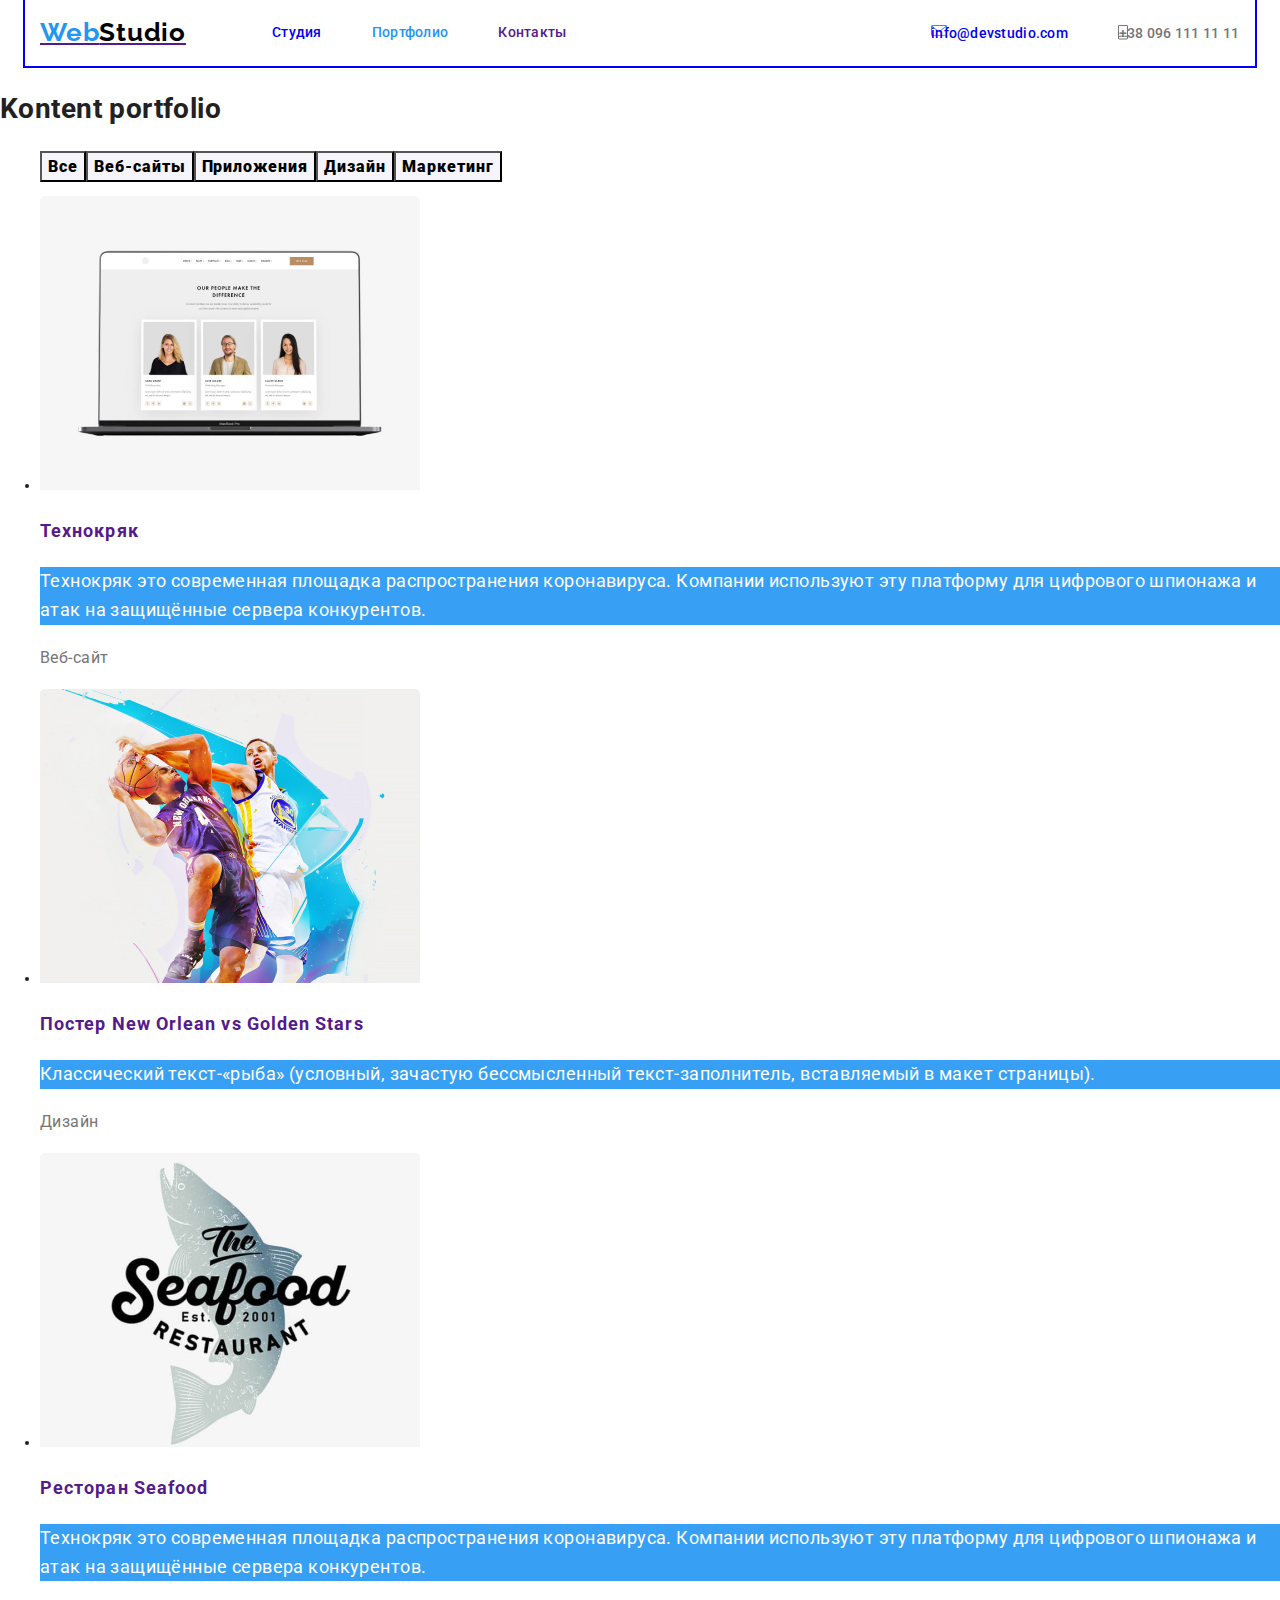
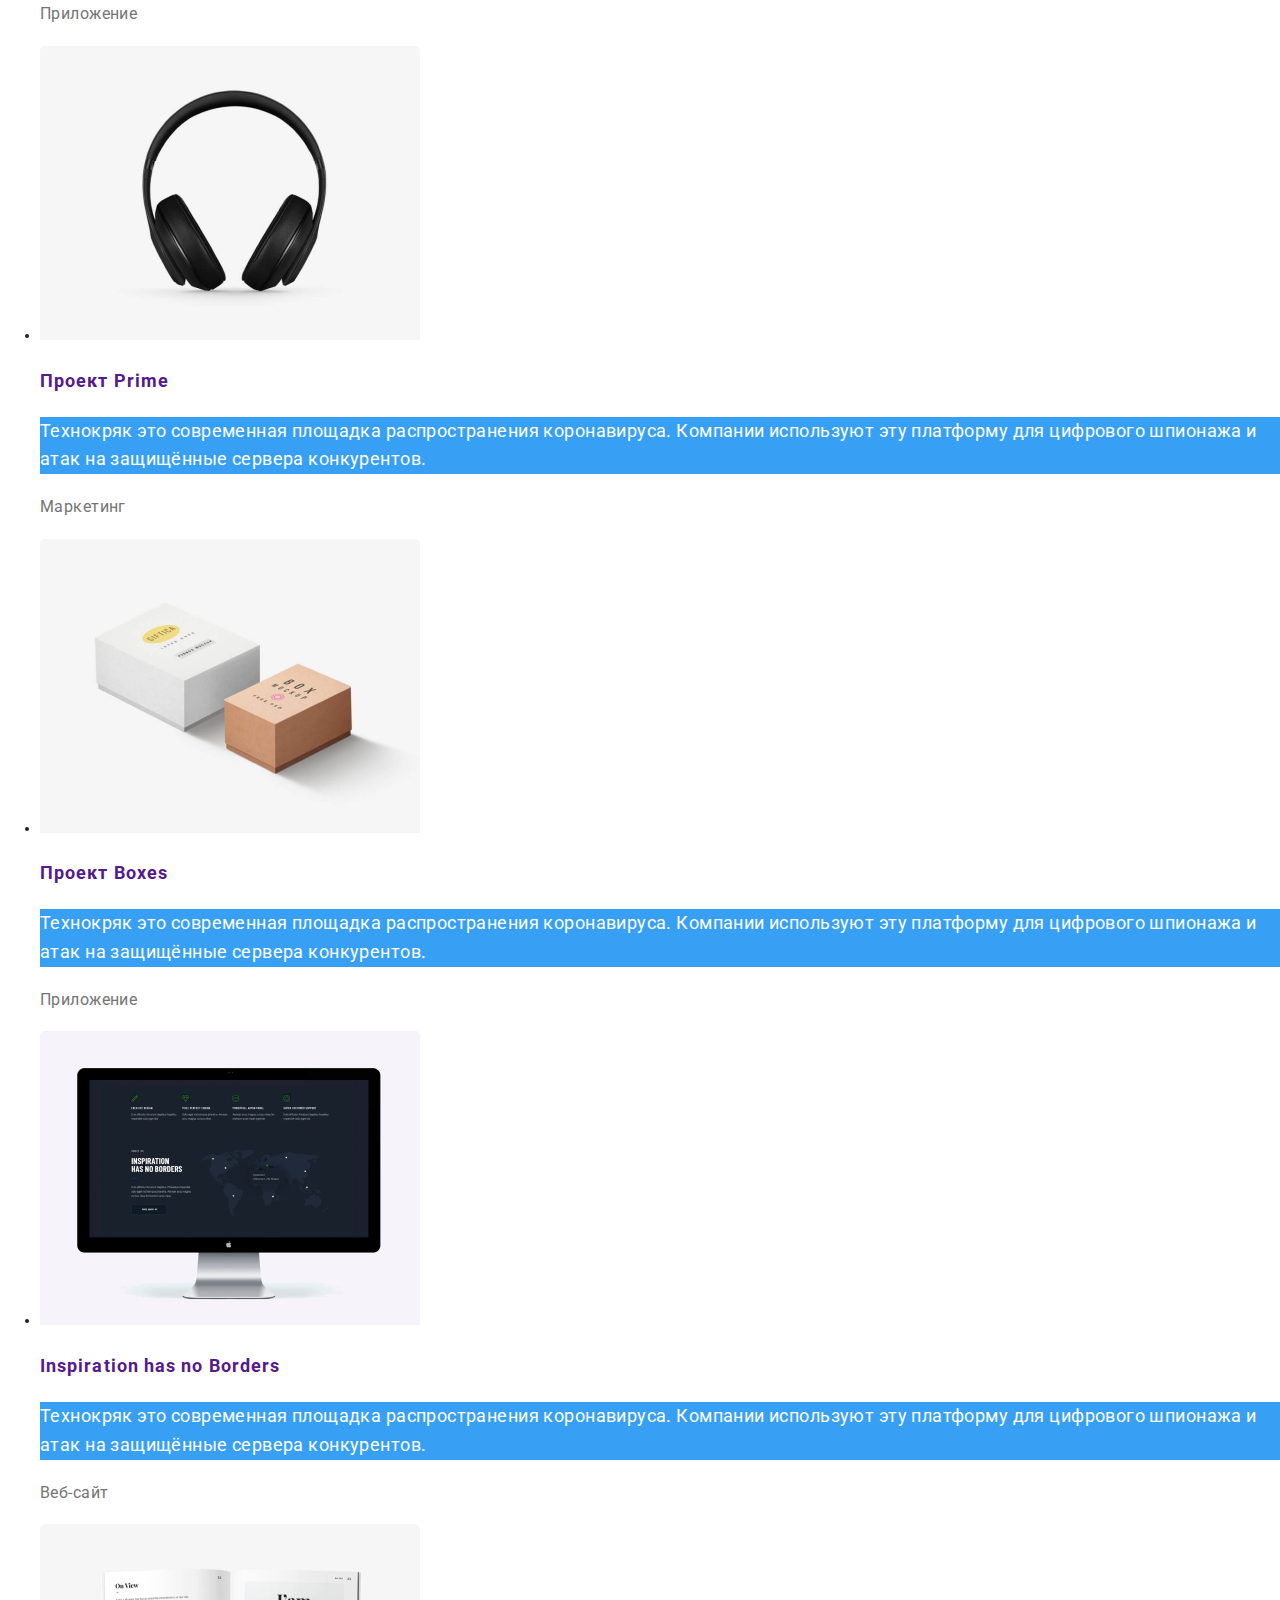
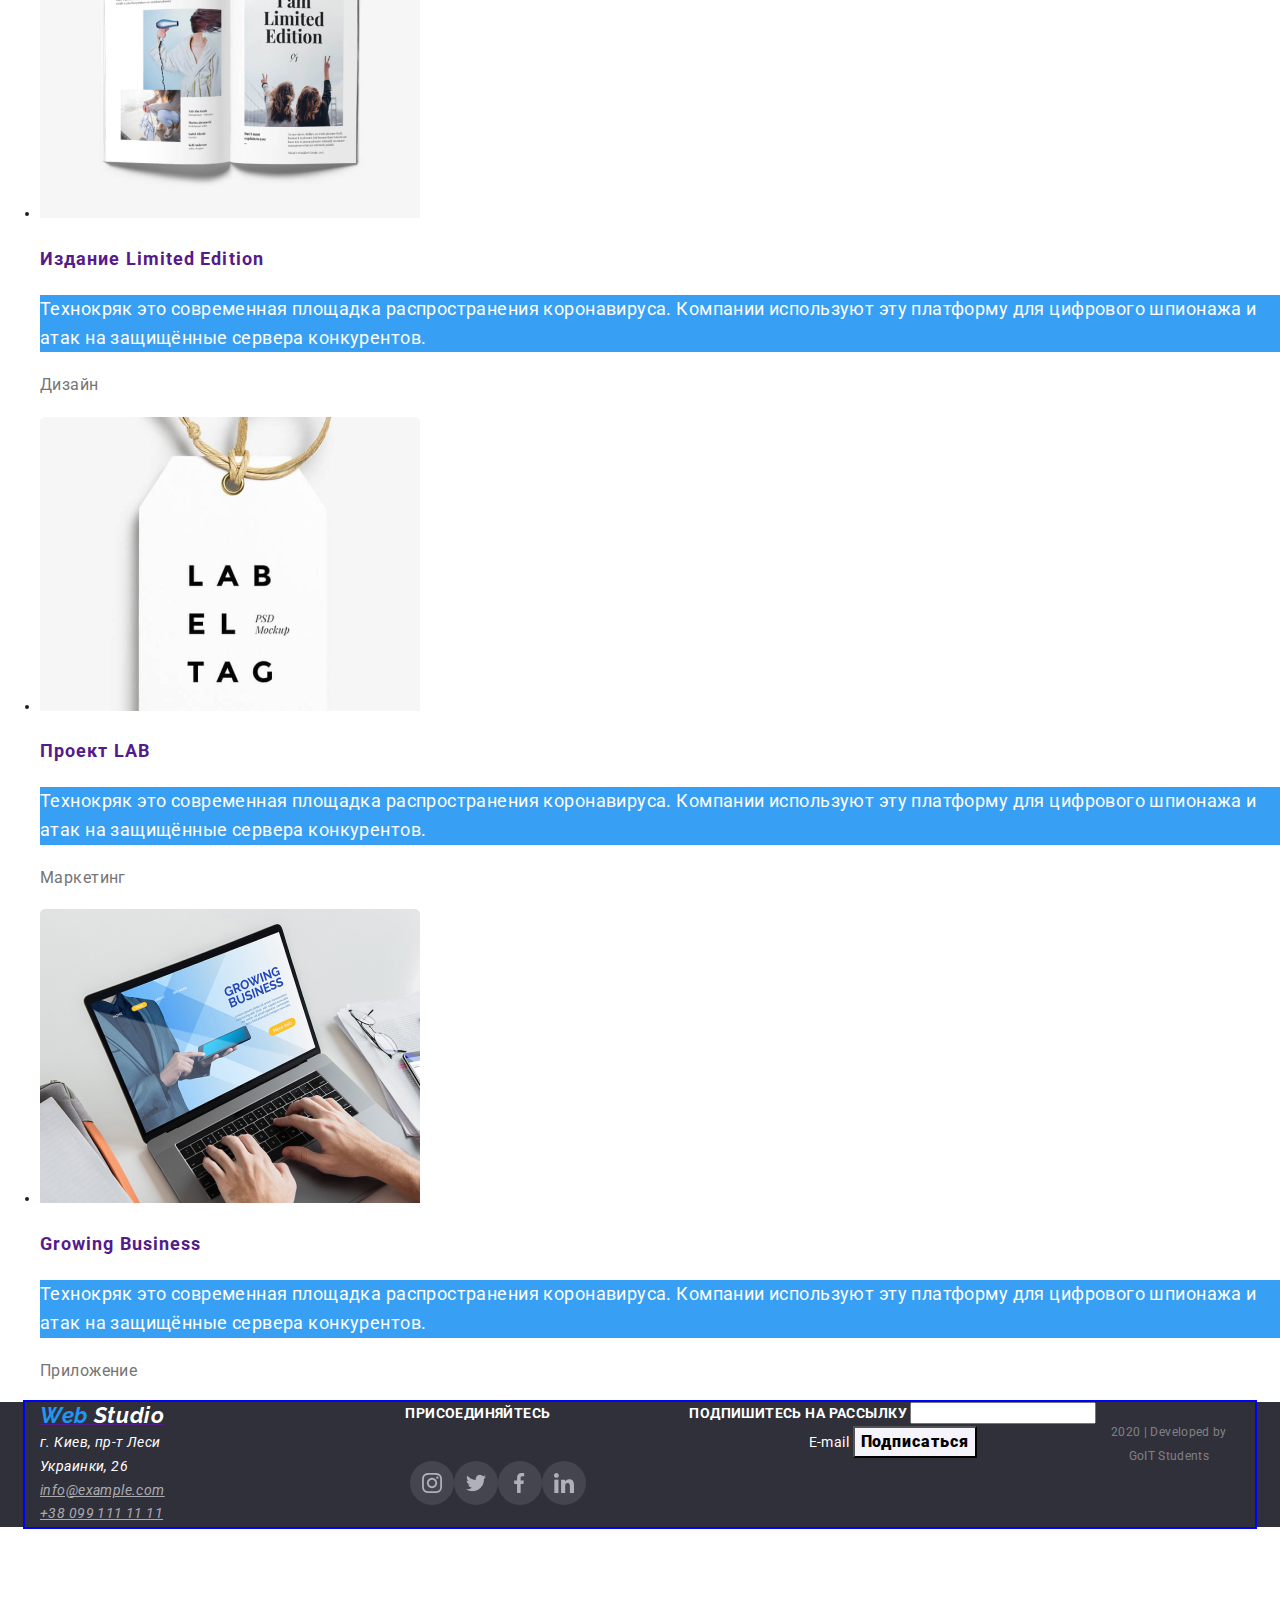
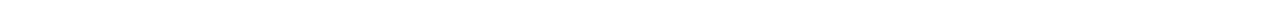
==== portfolio.html @ 4d5b77d3 "+ portfolio" ====
<!DOCTYPE html>
<html lang="en">
<head>
    <meta charset="UTF-8">
    <meta name="viewport" content="width=device-width, initial-scale=1.0">
    <title>Document</title>
    <link href="https://fonts.googleapis.com/css2?family=Raleway:wght@700&family=Roboto:wght@400;500;700&display=swap" rel="stylesheet">
    <link rel="stylesheet" href="https://cdnjs.cloudflare.com/ajax/libs/modern-normalize/0.6.0/modern-normalize.min.css">
    <link rel="stylesheet" href="./css/commnon.css">
    <link rel="stylesheet" href="./css/portfolio.css">
</head>
<body>
    <header>
        <!-- Навігація -->
        <nav class="site-nav container">
            <a href=""><span class="logo">Web</span><span class="site-logo">Studio</span></a>
            <ul class="list-logo list">
                <li class="item"><a href="./index.html" class="link">Студия</a></li>
                <li class="item"><a href="./portfolio.html" class="link current">Портфолио</a></li>
                <li class="item"><a href="" class="link">Контакты</a></li>
            </ul>
            <ul class="list items">
                <li><a href="mailto:info@devstudio.com" class="link malito">info@devstudio.com</a>
                <li><a href="tel:+" aria-label="tell" ></a><span class="tell-icon text link">+38 096 111 11 11</span></li>
            </ul>
        </nav>
    </header>
    <main>
        <!-- Сортування -->
    <section>
        <h1>Kontent portfolio</h1>
       <ul class="list">
           <li><button type="button" class="button">Все</button></li>
           <li><button type="button" class="button">Веб-сайты</button></li>
           <li><button type="button" class="button">Приложения</button></li>
           <li><button type="button" class="button">Дизайн</button></li>
           <li><button type="button" class="button">Маркетинг</button></li>
       </ul>
       <!-- Список послуг -->
        <ul >
            <li>
                <a href="" class="list-services">
                <img src="./img/tehno.jpg" alt="leptop" width="380" height="294">
                <h2>Технокряк</h2>
                <p class="kontent">Технокряк это современная площадка распространения коронавируса.
                    Компании используют эту платформу для цифрового шпионажа и атак на защищённые сервера конкурентов.
                </p>
                <p class="list-text">Веб-сайт</p>
            </a>

            </li>
            <li>
                <a href="" class="list-services">
                <img src="./img/orlean.jpg" alt="poster new Orlean" width="380" height="294">
                <h2>Постер New Orlean vs Golden Stars</h2>
                <p class="kontent">Классический текст-«рыба» (условный, зачастую бессмысленный текст-заполнитель, вставляемый в макет страницы).</p>
                <p class="list-text">Дизайн</p> </a>
            </li>
            <li>
                <a href="" class="list-services">
                <img src="./img/seafood.jpg" alt="Seafood" width="380" height="294">
                <h2>Ресторан Seafood</h2>
                <p class="kontent">Технокряк это современная площадка распространения коронавируса.
                    Компании используют эту платформу для цифрового шпионажа и атак на защищённые сервера конкурентов.</p>
                <p class="list-text">Приложение</p></a>
            </li>
            <li>
                <a href="" class="list-services">
                <img src="./img/prime.jpg" alt="headphone" width="380" height="294">
                <h2>Проект Prime</h2>
                <p class="kontent">Технокряк это современная площадка распространения коронавируса.
                    Компании используют эту платформу для цифрового шпионажа и атак на защищённые сервера конкурентов.</p>
                <p class="list-text">Маркетинг</p></a>
            </li>
            <li>
                <a href="" class="list-services">
                <img src="./img/boxes.jpg" alt="boxes" width="380" height="294">
                <h2>Проект Boxes</h2>
                <p class="kontent">Технокряк это современная площадка распространения коронавируса.
                    Компании используют эту платформу для цифрового шпионажа и атак на защищённые сервера конкурентов.</p>
                <p class="list-text">Приложение</p></a>
            </li>
            <li>
                <a href="" class="list-services">
                <img src="./img/screen.jpg" alt="screen" width="380" height="294">
                <h2>Inspiration has no Borders</h2>
                <p class="kontent">Технокряк это современная площадка распространения коронавируса.
                    Компании используют эту платформу для цифрового шпионажа и атак на защищённые сервера конкурентов.</p>
                <p class="list-text">Веб-сайт</p></a>
            </li>
            <li>
                <a href="" class="list-services">
                <img src="./img/book.jpg" alt="book" width="380" height="294">
                <h2>Издание Limited Edition</h2>
                <p class="kontent">Технокряк это современная площадка распространения коронавируса.
                    Компании используют эту платформу для цифрового шпионажа и атак на защищённые сервера конкурентов.</p>
                <p class="list-text">Дизайн</p></a>
            </li>
            <li>
                <a href="" class="list-services">
                <img src="./img/price.jpg" alt="price" width="380" height="294">
                <h2>Проект LAB</h2>
                <p class="kontent">Технокряк это современная площадка распространения коронавируса.
                    Компании используют эту платформу для цифрового шпионажа и атак на защищённые сервера конкурентов.</p>
                <p class="list-text">Маркетинг</p></a>
            </li>
            <li>
                <a href="" class="list-services">
                <img src="./img/leptop.jpg" alt="leptop" width="380" height="294">
                <h2>Growing Business</h2>
                <p class="kontent">Технокряк это современная площадка распространения коронавируса.
                    Компании используют эту платформу для цифрового шпионажа и атак на защищённые сервера конкурентов.</p>
                <p class="list-text">Приложение</p></a>
            </li>
        </ul>

    </section>
    <!-- footer -->
    </main>
    <footer class="footer position">
        <section class="container">
                <address>
                    <a href=""><span class="logo">Web </span><span class="site-logo">Studio</span></a><br>
                    <span>г. Киев, пр-т Леси Украинки, 26</span><br>
                    <a href="mailto:info@example.com" class="address">info@example.com</a><br>
                    <a href="tel:+380991111111" class="address">+38 099 111 11 11</a>
                </address>
                <div class="join social">
                    <b class="title">присоединяйтесь</b>
                    <ul class="list">
                        <li><a href="" aria-label="instagram" class="instagram"></a></li>
                        <li><a href="" aria-label="twitter" class="twitter"></a></li>
                        <li><a href="" aria-label="facebook" class="facebook"></a></li>
                        <li><a href="" aria-label="linkedin" class="linkedin"></a></li>
                    </ul>
                </div>
                <div>
                    <b class="title">Подпишитесь на рассылку</b>
                    <input>E-mail
                    <button class="button">
                    <link rel="stylesheet" href="Web-Studio">Подписаться
                    </button>
                </div>
                <p class="customer">2020 | Developed by GoIT Students </p>
        </section>

    </footer>
</body>
</html>
---- css/commnon.css ----
:root {
    --primary-text-color: #757575;
    --secondary-text-color: #212121;
    --accent-color: #2196F3;
    --primary-white-color: #ffffff;

    --secondary-bg-color: #E5E5E5;
    --third-bg-color: #F5F4FA;
}
/* !color: #2196F3; */
/* color: #212121; */
/* color: #FFFFFF; */
/* color: #757575; */
/* color: rgba(255, 255, 255, 0.4);
background: rgba(47, 48, 58, 0.8);
background: #F5F4FA;
background: #E5E5E5;
background: #FFFFFF;
background: #2F303A;*/


/*  font-family: 'Raleway', sans-serif;
    font-family: 'Roboto', sans-serif; */
    /* <!-- Навігація --> */

.logo {
    color: var(--accent-color);
    list-style: none;
}

.site-logo {
    color: #000000;
    list-style: none;
}

.site-footer {
    color: var(--primary-white-color);
}

.container{
    margin-left: auto;
    margin-right: auto;
    padding-left: 15px;
    padding-right: 15px;
    max-width: 1230px;
    outline: 2px solid blue;
}
.position {
    text-align: center;
    margin-left: auto;
    margin-right: auto;
    margin-bottom: 94px;
}

.link {
    text-decoration: none;
}
.list{
    list-style: none;
    display: flex;

}

.site-nav {
    display: flex;
    font-family: 'Raleway', sans-serif;
    font-weight: 700;
    font-size: 26px;
    line-height: 1.2;
    letter-spacing: 0.03em;

    align-items: center;
}
.site-nav .item + .item{
    margin-left: 50px;
}
.site-nav .item {
    padding-top: 24px;
    padding-bottom: 25px;
}

.list .link:focus,
.list .link:hover {
    color: var(--accent-color);
}
.list .link.current {
    color: var(--accent-color);
}
.site-nav .list-logo {
    margin: 0px 0px 0px 86px;
}
.site-nav .list{
    font-family: Roboto;
    font-weight: 500;
    font-size: 14px;
    line-height: 1.2;
    letter-spacing: 0.02em;

    display: inherit;
    padding: 0px;
    text-align: center;
}
.site-nav .items {

    margin: 0px  0px 0px auto;
}
.malito {
    background-image: url(../img/mail.svg);
    background-repeat: no-repeat;
    display: inherit;
}
.tell-icon {
    background-image: url(../img/mobile.svg);
    background-repeat: no-repeat;
    display: inherit;
}
.items .tell-icon {
    min-width: 122px;
    margin-left: 50px;
}
    /* <!-- footer --> */
.footer {
    background: #2F303A;
    color: var(--primary-white-color);
    display: flex;
}
.footer .container {
    flex-wrap: nowrap;
    display: flex;
}
.footer .logo {
    font-family: Raleway;
    font-weight: 700;
    font-size: 22px;
    line-height: 1.2;
    letter-spacing: 0.03em;
}
.footer .site-logo {
    font-family: Raleway;
    font-weight: 700;
    font-size: 22px;
    line-height: 1.2;
    letter-spacing: 0.03em;
    color:var(--primary-white-color);
}
.footer .logo.site-logo{
    display: flex;
}
.text {
    color: var(--primary-text-color);
}

address {
    font-weight: 400;
    font-size: 14px;
    line-height: 1.7;
    letter-spacing: 0.03em;
    text-align: left;
    list-style: none;
}
.address {

    color: rgba(255, 255, 255, 0.6);
    list-style: none;
}
.footer .title {
    font-weight: 700;
    font-size: 14px;
    line-height: 1.2;
    letter-spacing: 0.03em;
    text-transform: uppercase;
}
.footer .join {
    margin-left: 179px;
    margin-bottom: 0px;
    margin-right: 102px;
}
.button {
    background:  #F5F4FA;
    font-weight: 900;
    font-size: 16px;
    line-height: 1.9;
    text-align: center;
    letter-spacing: 0.06em;
    }
.footer .button:focus,
.footer .button:hover {
    background: var(--accent-color);
    color: var(--primary-white-color);
    box-shadow : 0px 4px 4px rgba(0, 0, 0, 0.15);
}
.customer {
    font-weight: 400;
    font-size: 12px;
    line-height: 2.0;
    text-align: center;
    letter-spacing: 0.03em;
    color: rgba(255, 255, 255, 0.4);
    border-top-width: 3px;

    margin-top: 18px;
    margin-bottom: 0;
}

.instagram {
    background-image: url(../img/instagram.svg);
    background-repeat: no-repeat;
    width: 44px; height: 44px;
    display: inline-block;
    background-position: center center;
}
.twitter {
    background-image: url(../img/twitter.png);
    background-repeat: no-repeat;
    width: 44px; height: 44px;
    display: inline-block;
    background-position: center center;
}
.facebook {
    background-image: url(../img/facebook.svg);
    background-repeat: no-repeat;
    width: 44px; height: 44px;
    display: inline-block;
    background-position: center center;
}
.linkedin {
    background-image: url(../img/linkedin.svg);
    background-repeat: no-repeat;
    width: 44px; height: 44px;
    display: inline-block;
    background-position: center center;
}

.join .instagram,
.join .twitter,
.join .facebook,
.join .linkedin {
    background-color:rgba(255, 255, 255, 0.1);;
    border-radius: 90%;
    margin-top: 21px;
}
.social .instagram:hover {
    background-color: var(--accent-color);
    border-radius: 90%;
}
.social .twitter:hover {
    background-color: var(--accent-color);
    border-radius: 90%;
}.social .facebook:hover {
   background-color: var(--accent-color);
   border-radius: 90%;
}.social .linkedin:hover {
   background-color: var(--accent-color);
   border-radius: 90%;
}
---- css/portfolio.css ----
body {
    background: #FFFFFF;
    color: var(--secondary-text-color);
    font-family: 'Roboto', sans-serif;
    font-weight: 400;
    font-size: 14px;
    line-height: 1.7;
    letter-spacing: 0.03em;
}

.list-services {
    list-style: none;
    text-decoration: none;

}
h2 {
    font-weight: 700;
    font-size: 18px;
    line-height: 2.0;
    letter-spacing: 0.06em;
}
.list-services .kontent {
    font-size: 18px;
    line-height: 1.6;
    color: var(--primary-white-color);
    background: rgba(33, 150, 243, 0.9);

}
.list-text {
    font-size: 16px;
    line-height: 1.9;

    color: var(--primary-text-color);
    text-decoration: none;

}
.button {
    background:  #F5F4FA;
    font-size: 16px;
    line-height: 1.6;
    font-family: inherit;
}
.list .button:focus,
.list .button:hover {
    background: #2196F3;
    color: #FFFFFF;
}
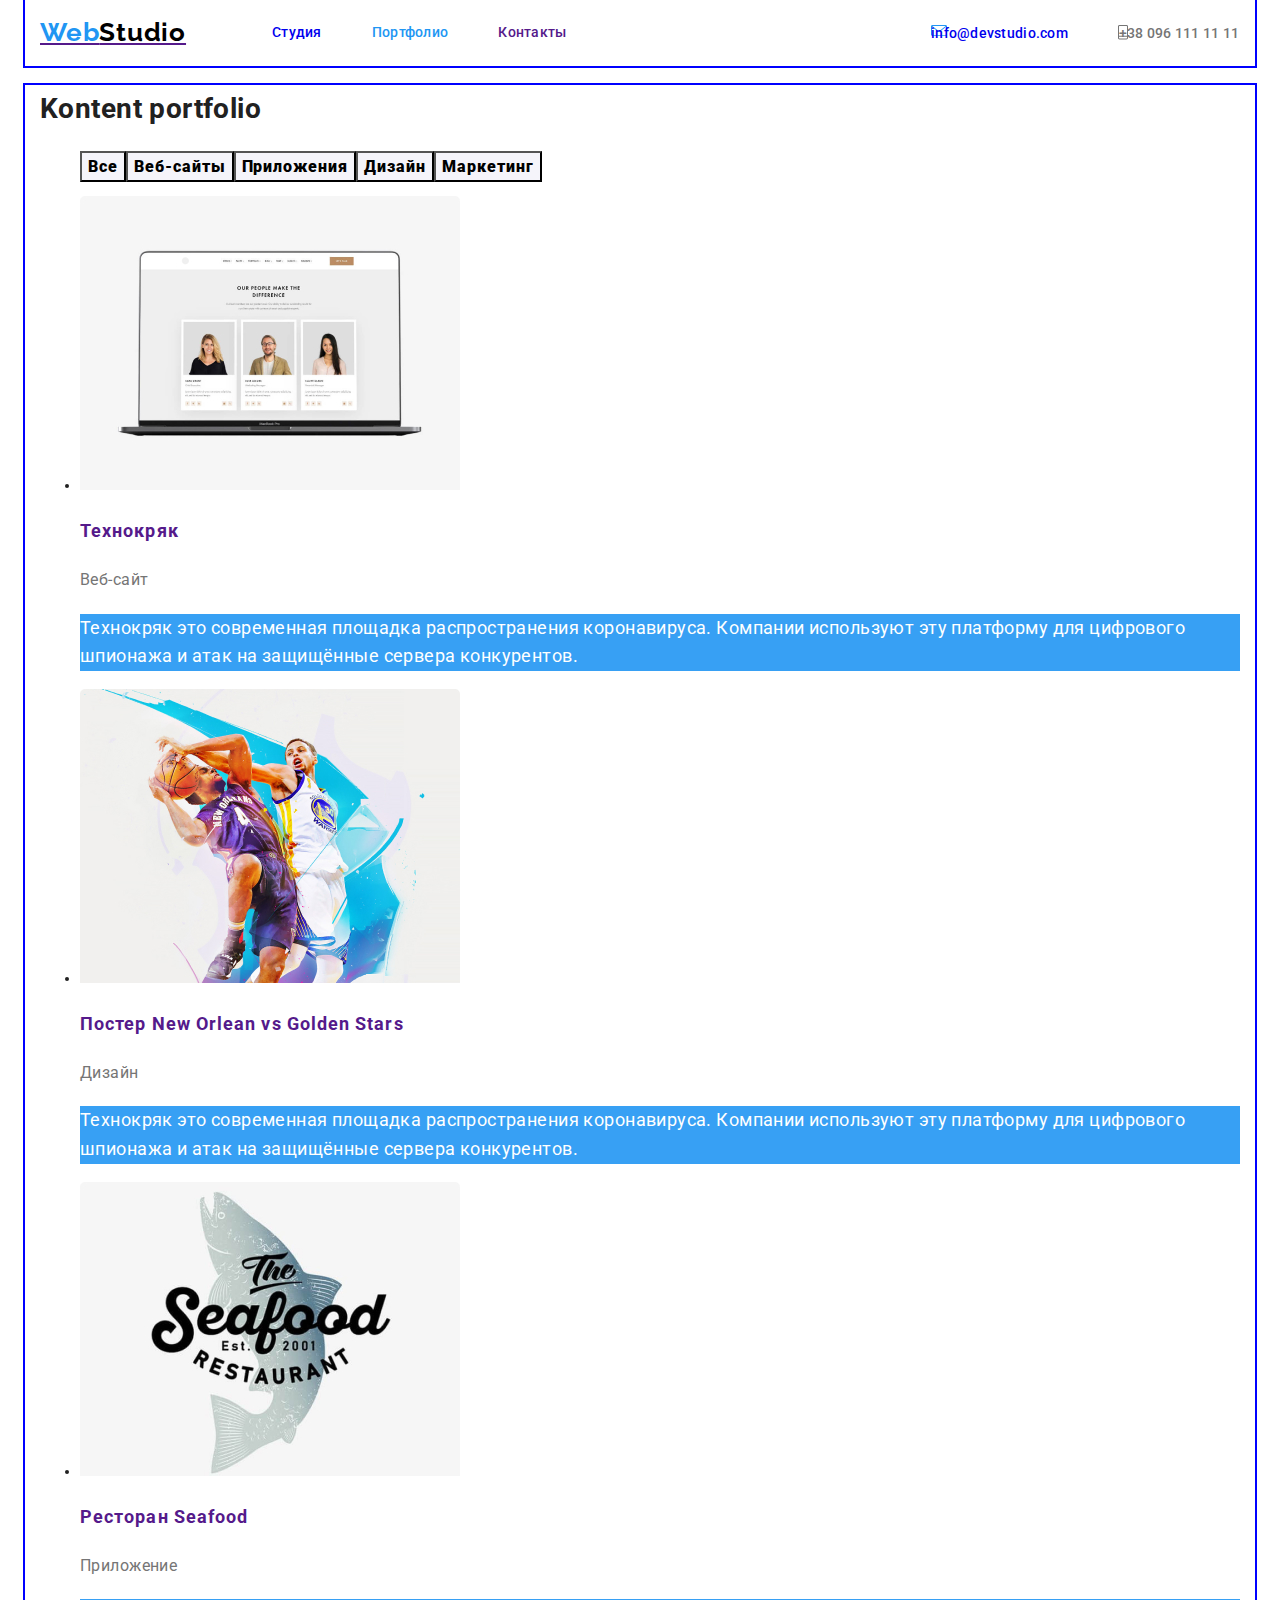
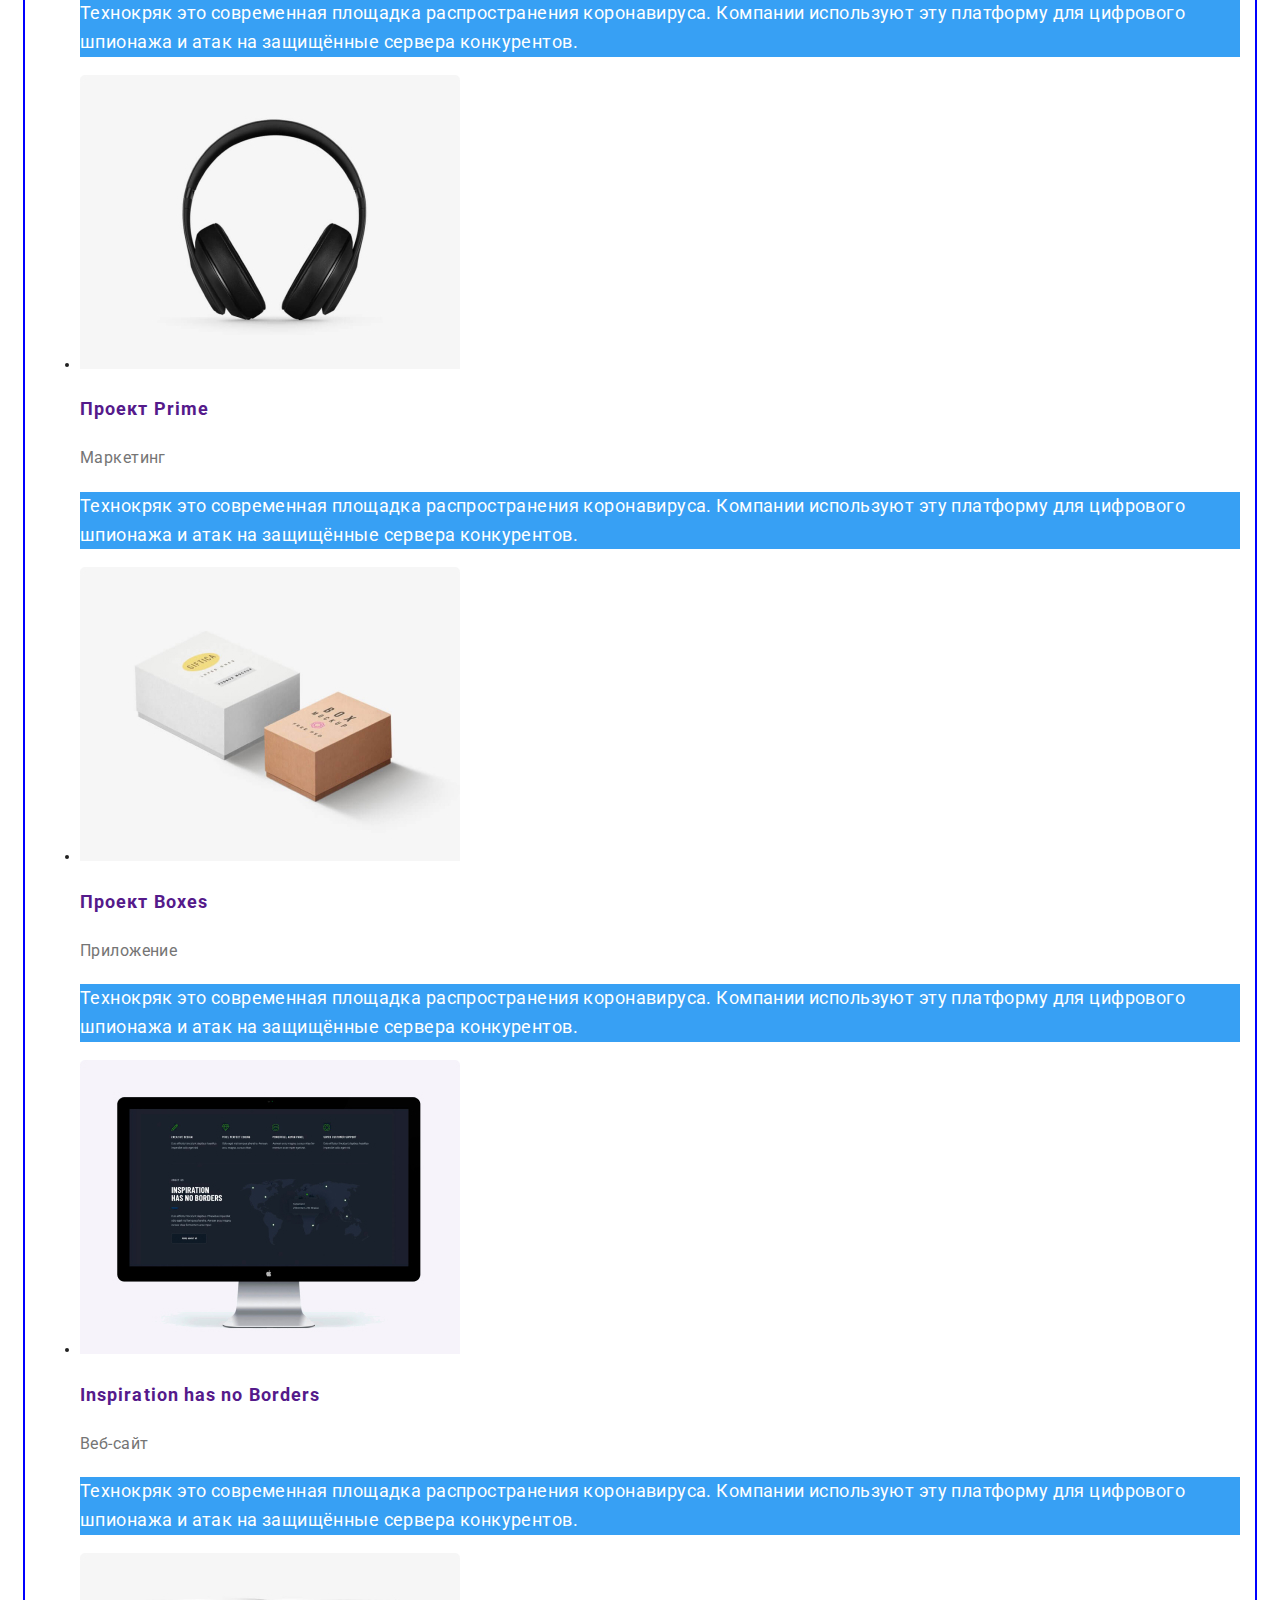
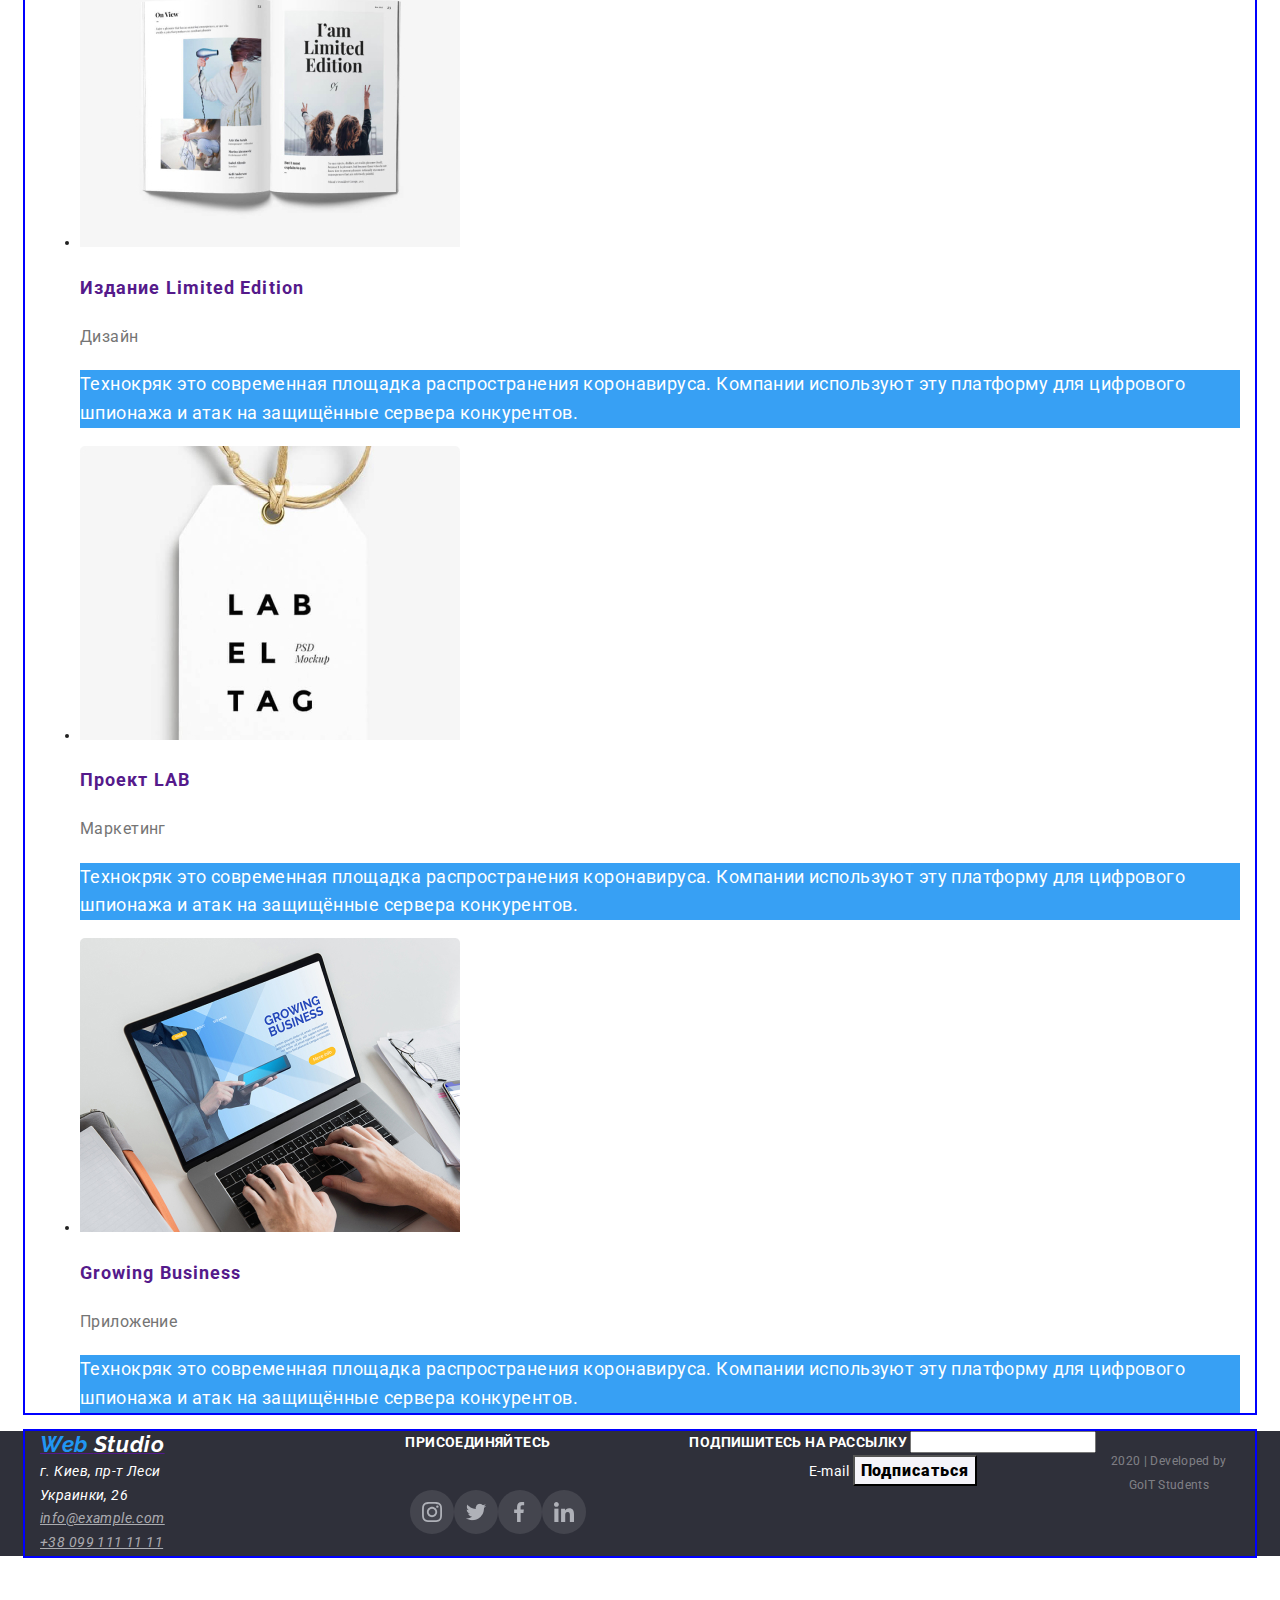
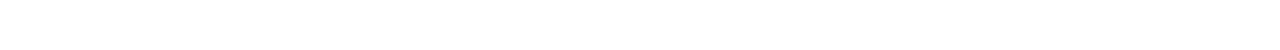
==== commit 88d2af25: "+ portfolio" ====
--- a/portfolio.html
+++ b/portfolio.html
@@ -27,90 +27,97 @@
     </header>
     <main>
         <!-- Сортування -->
-    <section>
+    <section class="sorting container">
         <h1>Kontent portfolio</h1>
        <ul class="list">
-           <li><button type="button" class="button">Все</button></li>
-           <li><button type="button" class="button">Веб-сайты</button></li>
-           <li><button type="button" class="button">Приложения</button></li>
-           <li><button type="button" class="button">Дизайн</button></li>
-           <li><button type="button" class="button">Маркетинг</button></li>
+           <li class="item"><button type="button" class="button">Все</button></li>
+           <li class="item"><button type="button" class="button">Веб-сайты</button></li>
+           <li class="item"><button type="button" class="button">Приложения</button></li>
+           <li class="item"><button type="button" class="button">Дизайн</button></li>
+           <li class="item"><button type="button" class="button">Маркетинг</button></li>
        </ul>
        <!-- Список послуг -->
-        <ul >
-            <li>
+        <ul class="services" >
+            <li class="item-services">
                 <a href="" class="list-services">
                 <img src="./img/tehno.jpg" alt="leptop" width="380" height="294">
                 <h2>Технокряк</h2>
+                <p class="list-text">Веб-сайт</p>
                 <p class="kontent">Технокряк это современная площадка распространения коронавируса.
                     Компании используют эту платформу для цифрового шпионажа и атак на защищённые сервера конкурентов.
-                </p>
-                <p class="list-text">Веб-сайт</p>
-            </a>
-
+                </p></a>
             </li>
-            <li>
+            <li class="item-services">
                 <a href="" class="list-services">
                 <img src="./img/orlean.jpg" alt="poster new Orlean" width="380" height="294">
                 <h2>Постер New Orlean vs Golden Stars</h2>
-                <p class="kontent">Классический текст-«рыба» (условный, зачастую бессмысленный текст-заполнитель, вставляемый в макет страницы).</p>
-                <p class="list-text">Дизайн</p> </a>
+                <p class="list-text">Дизайн</p>
+                <p class="kontent">Технокряк это современная площадка распространения коронавируса.
+                    Компании используют эту платформу для цифрового шпионажа и атак на защищённые сервера конкурентов.
+                </p></a>
             </li>
-            <li>
+            <li class="item-services">
                 <a href="" class="list-services">
                 <img src="./img/seafood.jpg" alt="Seafood" width="380" height="294">
                 <h2>Ресторан Seafood</h2>
+                <p class="list-text">Приложение</p>
                 <p class="kontent">Технокряк это современная площадка распространения коронавируса.
-                    Компании используют эту платформу для цифрового шпионажа и атак на защищённые сервера конкурентов.</p>
-                <p class="list-text">Приложение</p></a>
+                    Компании используют эту платформу для цифрового шпионажа и атак на защищённые сервера конкурентов.
+                </p></a>
             </li>
-            <li>
+            <li class="item-services">
                 <a href="" class="list-services">
                 <img src="./img/prime.jpg" alt="headphone" width="380" height="294">
                 <h2>Проект Prime</h2>
+                <p class="list-text">Маркетинг</p>
                 <p class="kontent">Технокряк это современная площадка распространения коронавируса.
-                    Компании используют эту платформу для цифрового шпионажа и атак на защищённые сервера конкурентов.</p>
-                <p class="list-text">Маркетинг</p></a>
+                    Компании используют эту платформу для цифрового шпионажа и атак на защищённые сервера конкурентов.
+                </p></a>
             </li>
-            <li>
+            <li class="item-services">
                 <a href="" class="list-services">
                 <img src="./img/boxes.jpg" alt="boxes" width="380" height="294">
                 <h2>Проект Boxes</h2>
+                <p class="list-text">Приложение</p>
                 <p class="kontent">Технокряк это современная площадка распространения коронавируса.
-                    Компании используют эту платформу для цифрового шпионажа и атак на защищённые сервера конкурентов.</p>
-                <p class="list-text">Приложение</p></a>
+                    Компании используют эту платформу для цифрового шпионажа и атак на защищённые сервера конкурентов.
+                </p></a>
             </li>
-            <li>
+            <li class="item-services">
                 <a href="" class="list-services">
                 <img src="./img/screen.jpg" alt="screen" width="380" height="294">
                 <h2>Inspiration has no Borders</h2>
+                <p class="list-text">Веб-сайт</p>
                 <p class="kontent">Технокряк это современная площадка распространения коронавируса.
-                    Компании используют эту платформу для цифрового шпионажа и атак на защищённые сервера конкурентов.</p>
-                <p class="list-text">Веб-сайт</p></a>
+                    Компании используют эту платформу для цифрового шпионажа и атак на защищённые сервера конкурентов.
+                </p></a>
             </li>
-            <li>
+            <li class="item-services">
                 <a href="" class="list-services">
                 <img src="./img/book.jpg" alt="book" width="380" height="294">
                 <h2>Издание Limited Edition</h2>
+                <p class="list-text">Дизайн</p>
                 <p class="kontent">Технокряк это современная площадка распространения коронавируса.
-                    Компании используют эту платформу для цифрового шпионажа и атак на защищённые сервера конкурентов.</p>
-                <p class="list-text">Дизайн</p></a>
+                    Компании используют эту платформу для цифрового шпионажа и атак на защищённые сервера конкурентов.
+                </p></a>
             </li>
-            <li>
+            <li class="item-services">
                 <a href="" class="list-services">
                 <img src="./img/price.jpg" alt="price" width="380" height="294">
                 <h2>Проект LAB</h2>
+                <p class="list-text">Маркетинг</p>
                 <p class="kontent">Технокряк это современная площадка распространения коронавируса.
-                    Компании используют эту платформу для цифрового шпионажа и атак на защищённые сервера конкурентов.</p>
-                <p class="list-text">Маркетинг</p></a>
+                    Компании используют эту платформу для цифрового шпионажа и атак на защищённые сервера конкурентов.
+                </p></a>
             </li>
-            <li>
+            <li class="item-services">
                 <a href="" class="list-services">
                 <img src="./img/leptop.jpg" alt="leptop" width="380" height="294">
                 <h2>Growing Business</h2>
+                <p class="list-text">Приложение</p>
                 <p class="kontent">Технокряк это современная площадка распространения коронавируса.
-                    Компании используют эту платформу для цифрового шпионажа и атак на защищённые сервера конкурентов.</p>
-                <p class="list-text">Приложение</p></a>
+                    Компании используют эту платформу для цифрового шпионажа и атак на защищённые сервера конкурентов.
+                </p></a>
             </li>
         </ul>
 
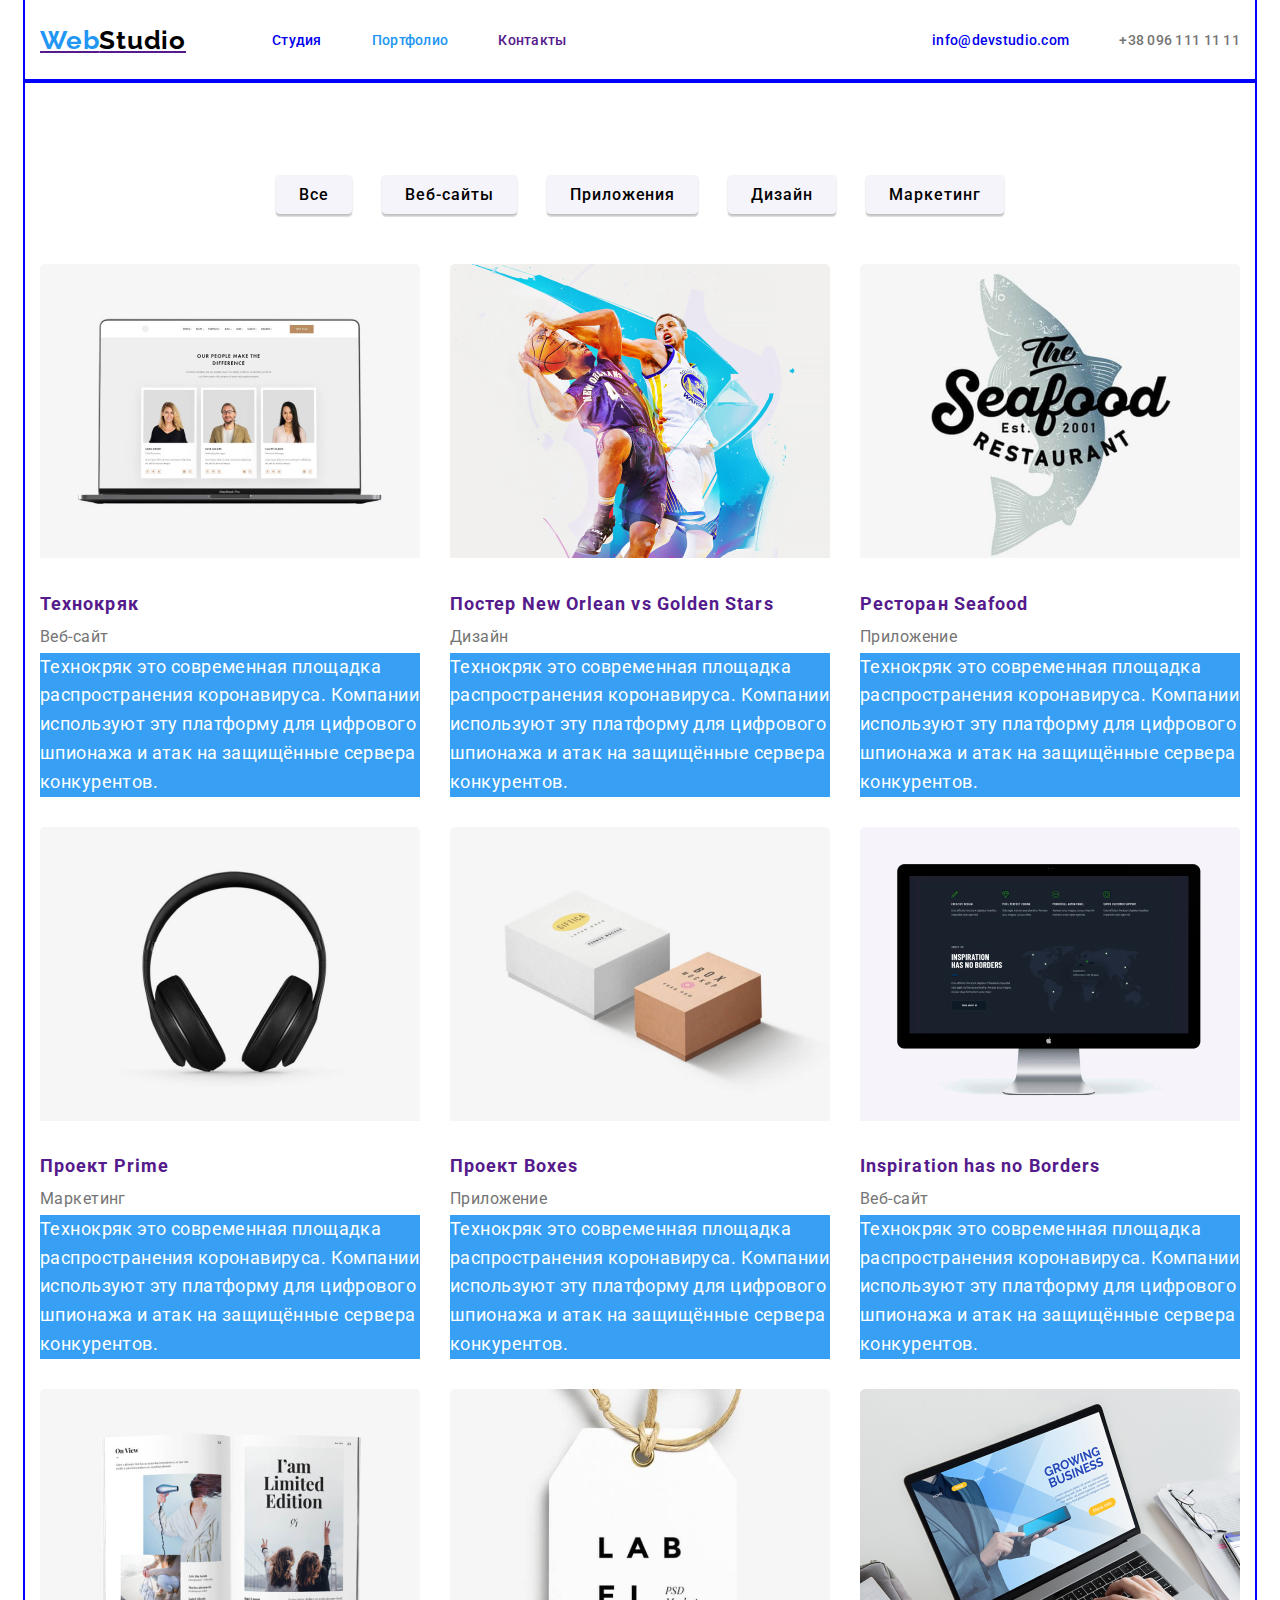
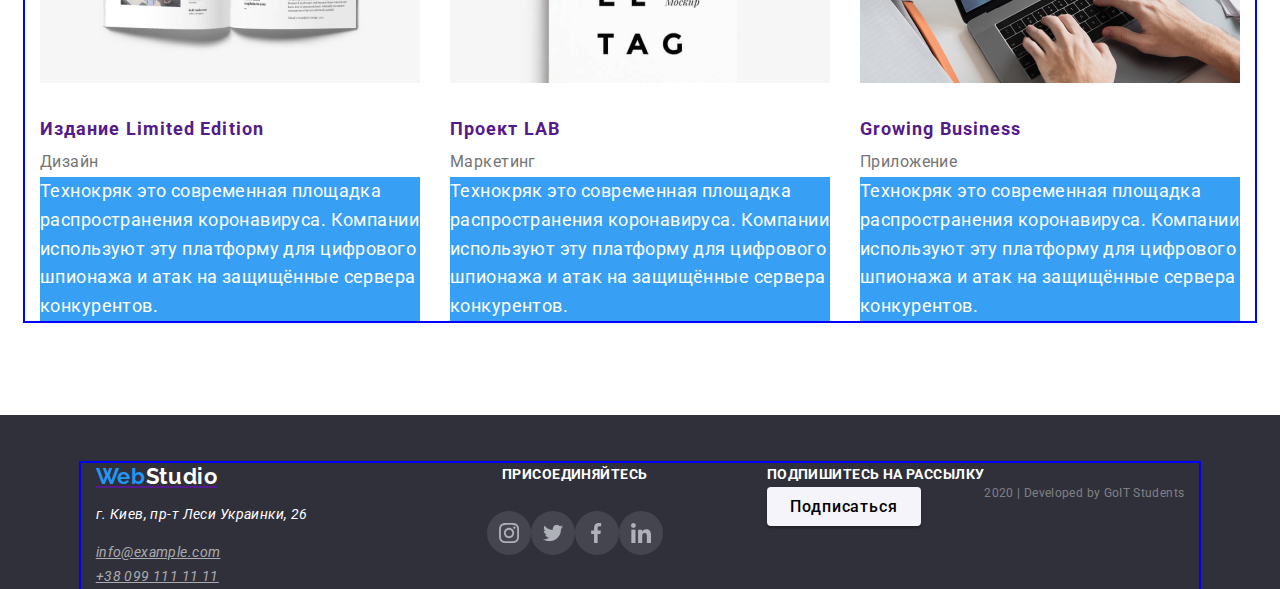
==== commit cb3e67ab: "+ html правки" ====
--- a/portfolio.html
+++ b/portfolio.html
@@ -125,31 +125,34 @@
     <!-- footer -->
     </main>
     <footer class="footer position">
-        <section class="container">
+        <div class="container">
+            <div class="adres">
+                <a class="footer-logo" href=""><span class="logo">Web </span><span class="site-logo">Studio</span></a>
                 <address>
-                    <a href=""><span class="logo">Web </span><span class="site-logo">Studio</span></a><br>
-                    <span>г. Киев, пр-т Леси Украинки, 26</span><br>
-                    <a href="mailto:info@example.com" class="address">info@example.com</a><br>
-                    <a href="tel:+380991111111" class="address">+38 099 111 11 11</a>
+                    <p>г. Киев, пр-т Леси Украинки, 26</p>
+                    <a class="address" href="mailto:info@example.com">info@example.com</a><br>
+                    <a class="address" href="tel:+380991111111">+38 099 111 11 11</a>
                 </address>
-                <div class="join social">
-                    <b class="title">присоединяйтесь</b>
-                    <ul class="list">
-                        <li><a href="" aria-label="instagram" class="instagram"></a></li>
-                        <li><a href="" aria-label="twitter" class="twitter"></a></li>
-                        <li><a href="" aria-label="facebook" class="facebook"></a></li>
-                        <li><a href="" aria-label="linkedin" class="linkedin"></a></li>
-                    </ul>
-                </div>
-                <div>
-                    <b class="title">Подпишитесь на рассылку</b>
-                    <input>E-mail
-                    <button class="button">
+            </div>
+            <div class="join">
+                <b class="title">присоединяйтесь</b>
+                <ul class="list social">
+                    <li><a href="" aria-label="instagram" class="instagram"></a></li>
+                    <li><a href="" aria-label="twitter" class="twitter"></a></li>
+                    <li><a href="" aria-label="facebook" class="facebook"></a></li>
+                    <li><a href="" aria-label="linkedin" class="linkedin"></a></li>
+                </ul>
+            </div>
+            <div class="sign">
+                <b class="title">Подпишитесь на рассылку</b>
+                <button class="button">
                     <link rel="stylesheet" href="Web-Studio">Подписаться
-                    </button>
-                </div>
+                </button>
+            </div>
                 <p class="customer">2020 | Developed by GoIT Students </p>
-        </section>
+        </div>
+
+    </footer>
 
     </footer>
 </body>
--- a/css/commnon.css
+++ b/css/commnon.css
@@ -24,14 +24,18 @@
     font-family: 'Roboto', sans-serif; */
     /* <!-- Навігація --> */
 
-.logo {
-    color: var(--accent-color);
-    list-style: none;
-}
-
-.site-logo {
+.site-nav .logo {
+    color: var(--accent-color);
+    list-style: none;
+    padding-top: 24px;
+    padding-bottom: 25px;
+}
+
+.site-nav .site-logo {
     color: #000000;
     list-style: none;
+    padding-top: 24px;
+    padding-bottom: 25px;
 }
 
 .site-footer {
@@ -50,7 +54,7 @@
     text-align: center;
     margin-left: auto;
     margin-right: auto;
-    margin-bottom: 94px;
+    padding-bottom: 94px;
 }
 
 .link {
@@ -78,11 +82,15 @@
 .site-nav .item {
     padding-top: 24px;
     padding-bottom: 25px;
-}
-
+    padding: 32px 0px 32px 0px;
+}
+.site-nav .link {
+    padding: 32px 0px 32px 0px;
+}
 .list .link:focus,
 .list .link:hover {
     color: var(--accent-color);
+
 }
 .list .link.current {
     color: var(--accent-color);
@@ -97,23 +105,25 @@
     line-height: 1.2;
     letter-spacing: 0.02em;
 
-    display: inherit;
     padding: 0px;
-    text-align: center;
+
 }
 .site-nav .items {
-
     margin: 0px  0px 0px auto;
-}
+/* }
 .malito {
     background-image: url(../img/mail.svg);
     background-repeat: no-repeat;
     display: inherit;
+    background-position: left center;
+
 }
 .tell-icon {
     background-image: url(../img/mobile.svg);
     background-repeat: no-repeat;
     display: inherit;
+    background-position: left center; */
+
 }
 .items .tell-icon {
     min-width: 122px;
@@ -124,29 +134,41 @@
     background: #2F303A;
     color: var(--primary-white-color);
     display: flex;
+    margin-bottom: 0px;
+    padding-top: 48px;
+    padding-bottom: 0px;
 }
 .footer .container {
-    flex-wrap: nowrap;
-    display: flex;
-}
-.footer .logo {
+    display: flex;
+}
+.adres {
+    white-space: nowrap;
+
+}
+
+.container .footer-logo {
+    display: flex;
+    list-style: none;
+
+
     font-family: Raleway;
     font-weight: 700;
     font-size: 22px;
     line-height: 1.2;
     letter-spacing: 0.03em;
+
+    padding-top: 0px;
+    padding-bottom: 0px;
+    margin-bottom: 10px;
+}
+.footer .logo {
+    color: var(--accent-color);
 }
 .footer .site-logo {
-    font-family: Raleway;
-    font-weight: 700;
-    font-size: 22px;
-    line-height: 1.2;
-    letter-spacing: 0.03em;
+
     color:var(--primary-white-color);
 }
-.footer .logo.site-logo{
-    display: flex;
-}
+
 .text {
     color: var(--primary-text-color);
 }
@@ -159,6 +181,9 @@
     text-align: left;
     list-style: none;
 }
+.adres .address+.address {
+    margin-bottom: 9px;
+}
 .address {
 
     color: rgba(255, 255, 255, 0.6);
@@ -174,7 +199,7 @@
 .footer .join {
     margin-left: 179px;
     margin-bottom: 0px;
-    margin-right: 102px;
+
 }
 .button {
     background:  #F5F4FA;
@@ -202,7 +227,9 @@
     margin-top: 18px;
     margin-bottom: 0;
 }
-
+.social {
+    justify-content: space-around;
+}
 .instagram {
     background-image: url(../img/instagram.svg);
     background-repeat: no-repeat;
@@ -230,6 +257,14 @@
     width: 44px; height: 44px;
     display: inline-block;
     background-position: center center;
+}
+.join .title {
+    text-align: left;
+}
+.join .social {
+    margin: 0px;
+    padding-left: 0px;
+    margin-top: 24px;
 }
 
 .join .instagram,
@@ -238,7 +273,6 @@
 .join .linkedin {
     background-color:rgba(255, 255, 255, 0.1);;
     border-radius: 90%;
-    margin-top: 21px;
 }
 .social .instagram:hover {
     background-color: var(--accent-color);
@@ -254,3 +288,6 @@
    background-color: var(--accent-color);
    border-radius: 90%;
 }
+.footer .sign {
+    margin-left: 104px;
+}--- a/css/portfolio.css
+++ b/css/portfolio.css
@@ -9,40 +9,86 @@
     letter-spacing: 0.03em;
 }
 
+.button {
+    background:  #F5F4FA;
+    font-weight: 500;
+    font-size: 16px;
+    line-height: 1.6;
+    font-family: inherit;
+    box-shadow: 0px 2px 2px rgba(0, 0, 0, 0.12), 0px 1px 2px rgba(0, 0, 0, 0.08), 0px 3px 1px rgba(0, 0, 0, 0.1);
+    border-radius: 4px;
+    border: 1px solid transparent;
+    padding: 6px 22px;
+    display: block;
+}
+
+
+.list .button:focus,
+.list .button:hover {
+    background: #2196F3;
+    color: #FFFFFF;
+    border: 1px solid var(--accent-color);
+    padding: 6px 22px;
+}
+
+.services {
+    display: flex;
+    flex-wrap: wrap;
+    list-style: none;
+    margin: -15px -15px 0 -15px;
+    padding-left: 0px;
+}
+.item-services {
+    width: 380px;
+    margin: 15px;
+}
+.services :nth-last-child(-n +3){
+    margin-bottom: 0px;
+}
 .list-services {
     list-style: none;
     text-decoration: none;
 
 }
+.sorting {
+    margin-bottom: 94px;
+}
+.sorting h1 {
+    display: none;
+}
+.sorting .list {
+    padding-top: 94px;
+    margin-top: 0px;
+    padding-left: 0px;
+    margin-bottom: 50px;
+    flex-direction: row;
+    justify-content: center;
+}
+.sorting .item+.item {
+    margin-left: 30px;
+}
+
 h2 {
     font-weight: 700;
     font-size: 18px;
     line-height: 2.0;
     letter-spacing: 0.06em;
+    margin-top: 20px;
+    margin-bottom: 4px;
 }
 .list-services .kontent {
     font-size: 18px;
     line-height: 1.6;
     color: var(--primary-white-color);
     background: rgba(33, 150, 243, 0.9);
-
+    margin-top: 0px;
+    margin-bottom: 0px;
 }
 .list-text {
     font-size: 16px;
     line-height: 1.9;
-
+    margin-top: 0px;
+    margin-bottom: 4px;
     color: var(--primary-text-color);
     text-decoration: none;
-
 }
-.button {
-    background:  #F5F4FA;
-    font-size: 16px;
-    line-height: 1.6;
-    font-family: inherit;
-}
-.list .button:focus,
-.list .button:hover {
-    background: #2196F3;
-    color: #FFFFFF;
-}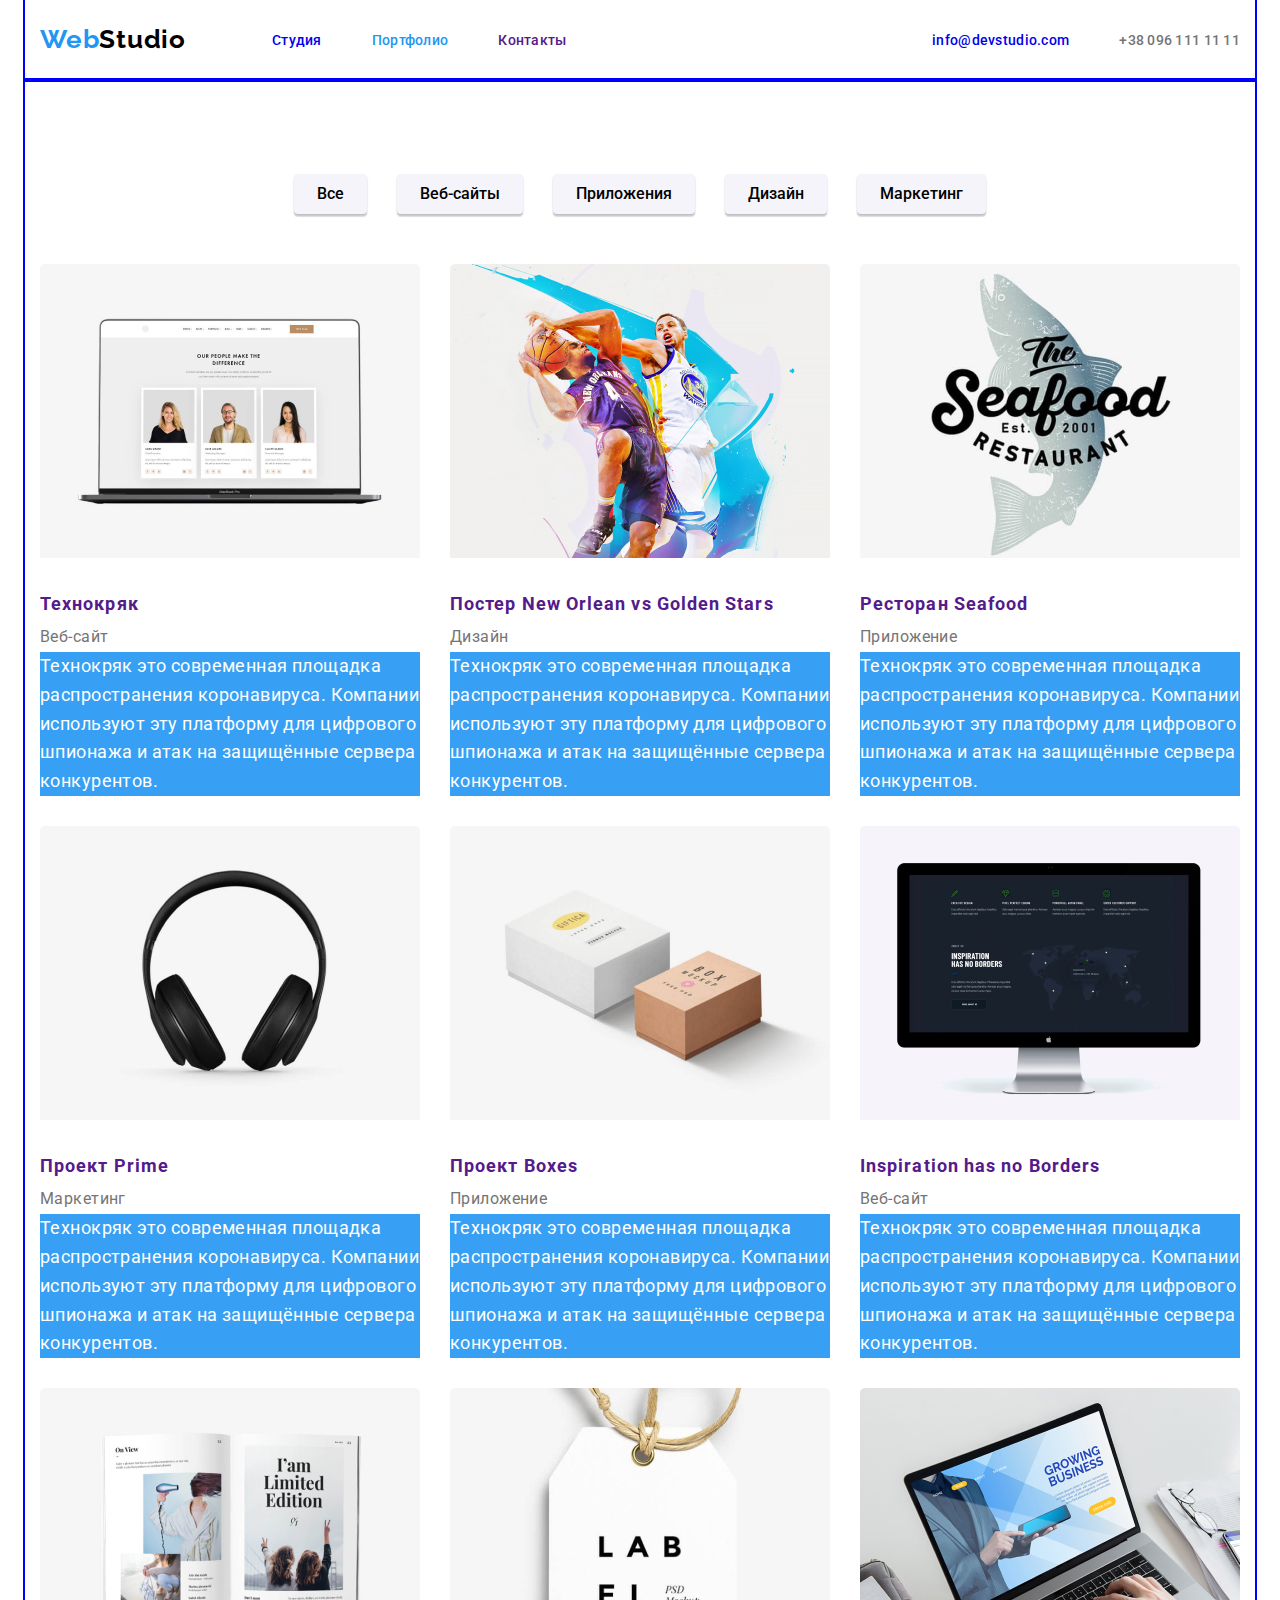
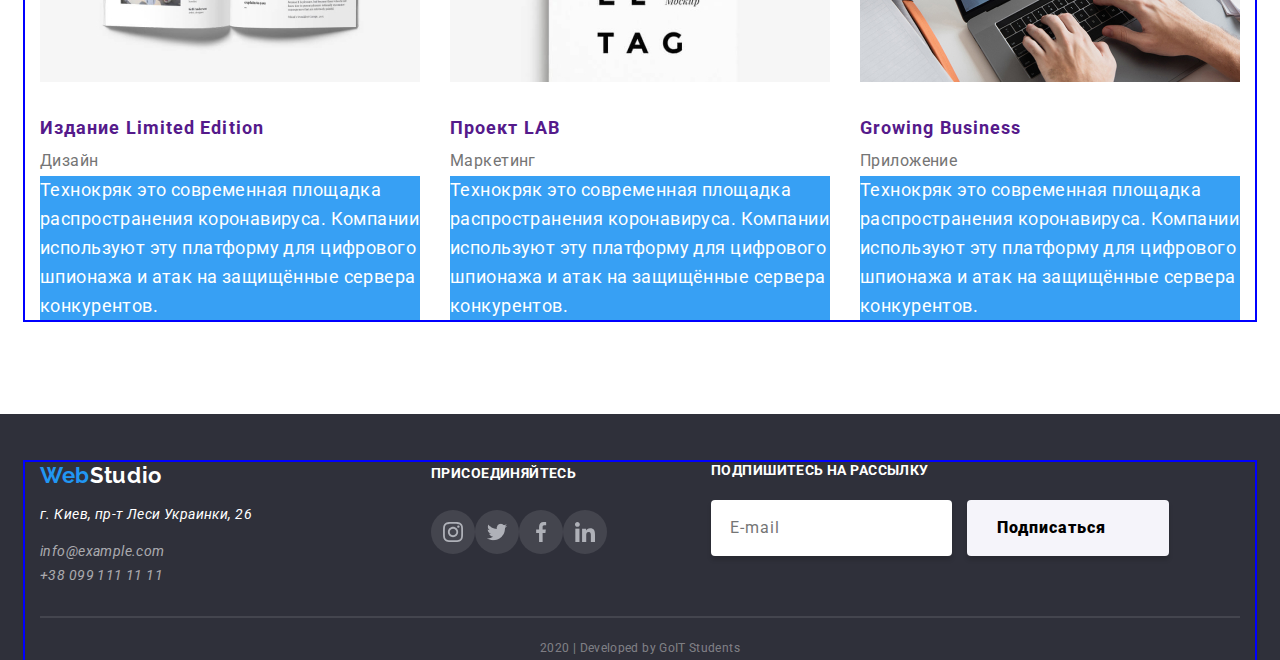
==== commit 305b1acc: "+ html" ====
--- a/portfolio.html
+++ b/portfolio.html
@@ -13,147 +13,150 @@
     <header>
         <!-- Навігація -->
         <nav class="site-nav container">
-            <a href=""><span class="logo">Web</span><span class="site-logo">Studio</span></a>
+            <a class="header-logo" href="./index.html"><span class="logo">Web</span><span class="site-logo">Studio</span></a>
             <ul class="list-logo list">
-                <li class="item"><a href="./index.html" class="link">Студия</a></li>
+                <li class="item"><a href="./index.html" class="link ">Студия</a></li>
                 <li class="item"><a href="./portfolio.html" class="link current">Портфолио</a></li>
                 <li class="item"><a href="" class="link">Контакты</a></li>
             </ul>
             <ul class="list items">
-                <li><a href="mailto:info@devstudio.com" class="link malito">info@devstudio.com</a>
-                <li><a href="tel:+" aria-label="tell" ></a><span class="tell-icon text link">+38 096 111 11 11</span></li>
+                <li><a href="mailto:info@devstudio.com" class="link malito">info@devstudio.com</a></li>
+                <li><a href="tel:+380961111111"  class="tell-icon text link">+38 096 111 11 11</a></li>
             </ul>
         </nav>
     </header>
     <main>
         <!-- Сортування -->
-    <section class="sorting container">
-        <h1>Kontent portfolio</h1>
-       <ul class="list">
-           <li class="item"><button type="button" class="button">Все</button></li>
-           <li class="item"><button type="button" class="button">Веб-сайты</button></li>
-           <li class="item"><button type="button" class="button">Приложения</button></li>
-           <li class="item"><button type="button" class="button">Дизайн</button></li>
-           <li class="item"><button type="button" class="button">Маркетинг</button></li>
-       </ul>
-       <!-- Список послуг -->
-        <ul class="services" >
-            <li class="item-services">
-                <a href="" class="list-services">
-                <img src="./img/tehno.jpg" alt="leptop" width="380" height="294">
-                <h2>Технокряк</h2>
-                <p class="list-text">Веб-сайт</p>
-                <p class="kontent">Технокряк это современная площадка распространения коронавируса.
-                    Компании используют эту платформу для цифрового шпионажа и атак на защищённые сервера конкурентов.
-                </p></a>
-            </li>
-            <li class="item-services">
-                <a href="" class="list-services">
-                <img src="./img/orlean.jpg" alt="poster new Orlean" width="380" height="294">
-                <h2>Постер New Orlean vs Golden Stars</h2>
-                <p class="list-text">Дизайн</p>
-                <p class="kontent">Технокряк это современная площадка распространения коронавируса.
-                    Компании используют эту платформу для цифрового шпионажа и атак на защищённые сервера конкурентов.
-                </p></a>
-            </li>
-            <li class="item-services">
-                <a href="" class="list-services">
-                <img src="./img/seafood.jpg" alt="Seafood" width="380" height="294">
-                <h2>Ресторан Seafood</h2>
-                <p class="list-text">Приложение</p>
-                <p class="kontent">Технокряк это современная площадка распространения коронавируса.
-                    Компании используют эту платформу для цифрового шпионажа и атак на защищённые сервера конкурентов.
-                </p></a>
-            </li>
-            <li class="item-services">
-                <a href="" class="list-services">
-                <img src="./img/prime.jpg" alt="headphone" width="380" height="294">
-                <h2>Проект Prime</h2>
-                <p class="list-text">Маркетинг</p>
-                <p class="kontent">Технокряк это современная площадка распространения коронавируса.
-                    Компании используют эту платформу для цифрового шпионажа и атак на защищённые сервера конкурентов.
-                </p></a>
-            </li>
-            <li class="item-services">
-                <a href="" class="list-services">
-                <img src="./img/boxes.jpg" alt="boxes" width="380" height="294">
-                <h2>Проект Boxes</h2>
-                <p class="list-text">Приложение</p>
-                <p class="kontent">Технокряк это современная площадка распространения коронавируса.
-                    Компании используют эту платформу для цифрового шпионажа и атак на защищённые сервера конкурентов.
-                </p></a>
-            </li>
-            <li class="item-services">
-                <a href="" class="list-services">
-                <img src="./img/screen.jpg" alt="screen" width="380" height="294">
-                <h2>Inspiration has no Borders</h2>
-                <p class="list-text">Веб-сайт</p>
-                <p class="kontent">Технокряк это современная площадка распространения коронавируса.
-                    Компании используют эту платформу для цифрового шпионажа и атак на защищённые сервера конкурентов.
-                </p></a>
-            </li>
-            <li class="item-services">
-                <a href="" class="list-services">
-                <img src="./img/book.jpg" alt="book" width="380" height="294">
-                <h2>Издание Limited Edition</h2>
-                <p class="list-text">Дизайн</p>
-                <p class="kontent">Технокряк это современная площадка распространения коронавируса.
-                    Компании используют эту платформу для цифрового шпионажа и атак на защищённые сервера конкурентов.
-                </p></a>
-            </li>
-            <li class="item-services">
-                <a href="" class="list-services">
-                <img src="./img/price.jpg" alt="price" width="380" height="294">
-                <h2>Проект LAB</h2>
-                <p class="list-text">Маркетинг</p>
-                <p class="kontent">Технокряк это современная площадка распространения коронавируса.
-                    Компании используют эту платформу для цифрового шпионажа и атак на защищённые сервера конкурентов.
-                </p></a>
-            </li>
-            <li class="item-services">
-                <a href="" class="list-services">
-                <img src="./img/leptop.jpg" alt="leptop" width="380" height="294">
-                <h2>Growing Business</h2>
-                <p class="list-text">Приложение</p>
-                <p class="kontent">Технокряк это современная площадка распространения коронавируса.
-                    Компании используют эту платформу для цифрового шпионажа и атак на защищённые сервера конкурентов.
-                </p></a>
-            </li>
+        <section class="sorting container">
+            <h1>Kontent portfolio</h1>
+        <ul class="list">
+            <li class="item"><button type="button" class="button">Все</button></li>
+            <li class="item"><button type="button" class="button">Веб-сайты</button></li>
+            <li class="item"><button type="button" class="button">Приложения</button></li>
+            <li class="item"><button type="button" class="button">Дизайн</button></li>
+            <li class="item"><button type="button" class="button">Маркетинг</button></li>
         </ul>
+        <!-- Список послуг -->
+            <ul class="services" >
+                <li class="item-services">
+                    <a href="" class="list-services">
+                    <img src="./img/tehno.jpg" alt="leptop" width="380" height="294">
+                    <h2>Технокряк</h2>
+                    <p class="list-text">Веб-сайт</p>
+                    <p class="kontent">Технокряк это современная площадка распространения коронавируса.
+                        Компании используют эту платформу для цифрового шпионажа и атак на защищённые сервера конкурентов.
+                    </p></a>
+                </li>
+                <li class="item-services">
+                    <a href="" class="list-services">
+                    <img src="./img/orlean.jpg" alt="poster new Orlean" width="380" height="294">
+                    <h2>Постер New Orlean vs Golden Stars</h2>
+                    <p class="list-text">Дизайн</p>
+                    <p class="kontent">Технокряк это современная площадка распространения коронавируса.
+                        Компании используют эту платформу для цифрового шпионажа и атак на защищённые сервера конкурентов.
+                    </p></a>
+                </li>
+                <li class="item-services">
+                    <a href="" class="list-services">
+                    <img src="./img/seafood.jpg" alt="Seafood" width="380" height="294">
+                    <h2>Ресторан Seafood</h2>
+                    <p class="list-text">Приложение</p>
+                    <p class="kontent">Технокряк это современная площадка распространения коронавируса.
+                        Компании используют эту платформу для цифрового шпионажа и атак на защищённые сервера конкурентов.
+                    </p></a>
+                </li>
+                <li class="item-services">
+                    <a href="" class="list-services">
+                    <img src="./img/prime.jpg" alt="headphone" width="380" height="294">
+                    <h2>Проект Prime</h2>
+                    <p class="list-text">Маркетинг</p>
+                    <p class="kontent">Технокряк это современная площадка распространения коронавируса.
+                        Компании используют эту платформу для цифрового шпионажа и атак на защищённые сервера конкурентов.
+                    </p></a>
+                </li>
+                <li class="item-services">
+                    <a href="" class="list-services">
+                    <img src="./img/boxes.jpg" alt="boxes" width="380" height="294">
+                    <h2>Проект Boxes</h2>
+                    <p class="list-text">Приложение</p>
+                    <p class="kontent">Технокряк это современная площадка распространения коронавируса.
+                        Компании используют эту платформу для цифрового шпионажа и атак на защищённые сервера конкурентов.
+                    </p></a>
+                </li>
+                <li class="item-services">
+                    <a href="" class="list-services">
+                    <img src="./img/screen.jpg" alt="screen" width="380" height="294">
+                    <h2>Inspiration has no Borders</h2>
+                    <p class="list-text">Веб-сайт</p>
+                    <p class="kontent">Технокряк это современная площадка распространения коронавируса.
+                        Компании используют эту платформу для цифрового шпионажа и атак на защищённые сервера конкурентов.
+                    </p></a>
+                </li>
+                <li class="item-services">
+                    <a href="" class="list-services">
+                    <img src="./img/book.jpg" alt="book" width="380" height="294">
+                    <h2>Издание Limited Edition</h2>
+                    <p class="list-text">Дизайн</p>
+                    <p class="kontent">Технокряк это современная площадка распространения коронавируса.
+                        Компании используют эту платформу для цифрового шпионажа и атак на защищённые сервера конкурентов.
+                    </p></a>
+                </li>
+                <li class="item-services">
+                    <a href="" class="list-services">
+                    <img src="./img/price.jpg" alt="price" width="380" height="294">
+                    <h2>Проект LAB</h2>
+                    <p class="list-text">Маркетинг</p>
+                    <p class="kontent">Технокряк это современная площадка распространения коронавируса.
+                        Компании используют эту платформу для цифрового шпионажа и атак на защищённые сервера конкурентов.
+                    </p></a>
+                </li>
+                <li class="item-services">
+                    <a href="" class="list-services">
+                    <img src="./img/leptop.jpg" alt="leptop" width="380" height="294">
+                    <h2>Growing Business</h2>
+                    <p class="list-text">Приложение</p>
+                    <p class="kontent">Технокряк это современная площадка распространения коронавируса.
+                        Компании используют эту платформу для цифрового шпионажа и атак на защищённые сервера конкурентов.
+                    </p></a>
+                </li>
+            </ul>
 
-    </section>
+        </section>
+    </main>
     <!-- footer -->
-    </main>
-    <footer class="footer position">
+    <footer class="position footer">
         <div class="container">
-            <div class="adres">
-                <a class="footer-logo" href=""><span class="logo">Web </span><span class="site-logo">Studio</span></a>
-                <address>
-                    <p>г. Киев, пр-т Леси Украинки, 26</p>
-                    <a class="address" href="mailto:info@example.com">info@example.com</a><br>
-                    <a class="address" href="tel:+380991111111">+38 099 111 11 11</a>
-                </address>
+            <div class="footer-nav">
+                <div class="adres">
+                    <a class="footer-logo" href=""><span class="logo">Web </span><span class="site-logo">Studio</span></a>
+                    <address>
+                        <p>г. Киев, пр-т Леси Украинки, 26</p>
+                        <a class="address" href="mailto:info@example.com">info@example.com</a><br>
+                        <a class="address" href="tel:+380991111111">+38 099 111 11 11</a>
+                    </address>
+                </div>
+                <div class="join">
+                    <b class="title">присоединяйтесь</b>
+                    <ul class="list social">
+                        <li><a href="" aria-label="instagram" class="instagram"></a></li>
+                        <li><a href="" aria-label="twitter" class="twitter"></a></li>
+                        <li><a href="" aria-label="facebook" class="facebook"></a></li>
+                        <li><a href="" aria-label="linkedin" class="linkedin"></a></li>
+                    </ul>
+                </div>
+                <div class="sign">
+                    <p class="title">Подпишитесь на рассылку</p>
+                    <input class="signature" type="email" name="email" placeholder="E-mail">
+                    <button class="button">
+                        <link rel="stylesheet" href="Web-Studio">Подписаться
+                    </button>
+                </div>
             </div>
-            <div class="join">
-                <b class="title">присоединяйтесь</b>
-                <ul class="list social">
-                    <li><a href="" aria-label="instagram" class="instagram"></a></li>
-                    <li><a href="" aria-label="twitter" class="twitter"></a></li>
-                    <li><a href="" aria-label="facebook" class="facebook"></a></li>
-                    <li><a href="" aria-label="linkedin" class="linkedin"></a></li>
-                </ul>
+            <div class="copyright">
+                <p class="line"></p>
+                <p class="customer">2020 | Developed by GoIT Students </p>
             </div>
-            <div class="sign">
-                <b class="title">Подпишитесь на рассылку</b>
-                <button class="button">
-                    <link rel="stylesheet" href="Web-Studio">Подписаться
-                </button>
-            </div>
-                <p class="customer">2020 | Developed by GoIT Students </p>
         </div>
-
-    </footer>
-
     </footer>
 </body>
 </html>--- a/css/commnon.css
+++ b/css/commnon.css
@@ -23,19 +23,24 @@
 /*  font-family: 'Raleway', sans-serif;
     font-family: 'Roboto', sans-serif; */
     /* <!-- Навігація --> */
-
+.header-logo {
+    text-decoration: none;
+    padding-top: 24px;
+    padding-bottom: 25px;
+
+    font-family: 'Raleway', sans-serif;
+    font-weight: 700;
+    font-size: 26px;
+    line-height: 1.2;
+    letter-spacing: 0.03em;
+
+}
 .site-nav .logo {
     color: var(--accent-color);
-    list-style: none;
-    padding-top: 24px;
-    padding-bottom: 25px;
 }
 
 .site-nav .site-logo {
     color: #000000;
-    list-style: none;
-    padding-top: 24px;
-    padding-bottom: 25px;
 }
 
 .site-footer {
@@ -47,7 +52,7 @@
     margin-right: auto;
     padding-left: 15px;
     padding-right: 15px;
-    max-width: 1230px;
+    width: 1230px;
     outline: 2px solid blue;
 }
 .position {
@@ -68,22 +73,12 @@
 
 .site-nav {
     display: flex;
-    font-family: 'Raleway', sans-serif;
-    font-weight: 700;
-    font-size: 26px;
-    line-height: 1.2;
-    letter-spacing: 0.03em;
-
     align-items: center;
 }
-.site-nav .item + .item{
+.site-nav .item+.item{
     margin-left: 50px;
 }
-.site-nav .item {
-    padding-top: 24px;
-    padding-bottom: 25px;
-    padding: 32px 0px 32px 0px;
-}
+
 .site-nav .link {
     padding: 32px 0px 32px 0px;
 }
@@ -138,17 +133,21 @@
     padding-top: 48px;
     padding-bottom: 0px;
 }
-.footer .container {
-    display: flex;
+.footer-nav {
+    display: flex;
+    text-align: left;
+    list-style: none;
+    margin-bottom: 28px;
+
 }
 .adres {
     white-space: nowrap;
-
-}
-
-.container .footer-logo {
+}
+
+.adres .footer-logo {
     display: flex;
     list-style: none;
+    text-decoration: none;
 
 
     font-family: Raleway;
@@ -161,71 +160,31 @@
     padding-bottom: 0px;
     margin-bottom: 10px;
 }
-.footer .logo {
+.adres .logo {
     color: var(--accent-color);
 }
-.footer .site-logo {
-
+.adres .site-logo {
     color:var(--primary-white-color);
 }
-
 .text {
     color: var(--primary-text-color);
 }
 
-address {
+.address {
     font-weight: 400;
     font-size: 14px;
     line-height: 1.7;
     letter-spacing: 0.03em;
-    text-align: left;
-    list-style: none;
+    color: rgba(255, 255, 255, 0.6);
+    text-decoration: none;
 }
 .adres .address+.address {
     margin-bottom: 9px;
 }
-.address {
-
-    color: rgba(255, 255, 255, 0.6);
-    list-style: none;
-}
-.footer .title {
-    font-weight: 700;
-    font-size: 14px;
-    line-height: 1.2;
-    letter-spacing: 0.03em;
-    text-transform: uppercase;
-}
-.footer .join {
+
+.footer-nav .join {
     margin-left: 179px;
     margin-bottom: 0px;
-
-}
-.button {
-    background:  #F5F4FA;
-    font-weight: 900;
-    font-size: 16px;
-    line-height: 1.9;
-    text-align: center;
-    letter-spacing: 0.06em;
-    }
-.footer .button:focus,
-.footer .button:hover {
-    background: var(--accent-color);
-    color: var(--primary-white-color);
-    box-shadow : 0px 4px 4px rgba(0, 0, 0, 0.15);
-}
-.customer {
-    font-weight: 400;
-    font-size: 12px;
-    line-height: 2.0;
-    text-align: center;
-    letter-spacing: 0.03em;
-    color: rgba(255, 255, 255, 0.4);
-    border-top-width: 3px;
-
-    margin-top: 18px;
-    margin-bottom: 0;
 }
 .social {
     justify-content: space-around;
@@ -266,7 +225,6 @@
     padding-left: 0px;
     margin-top: 24px;
 }
-
 .join .instagram,
 .join .twitter,
 .join .facebook,
@@ -281,13 +239,83 @@
 .social .twitter:hover {
     background-color: var(--accent-color);
     border-radius: 90%;
-}.social .facebook:hover {
+}
+.social .facebook:hover {
    background-color: var(--accent-color);
    border-radius: 90%;
-}.social .linkedin:hover {
+}
+.social .linkedin:hover {
    background-color: var(--accent-color);
    border-radius: 90%;
 }
+
 .footer .sign {
     margin-left: 104px;
-}+}
+.title {
+    font-weight: 700;
+    font-size: 14px;
+    line-height: 1.2;
+    letter-spacing: 0.03em;
+    text-transform: uppercase;
+    padding-bottom: 21px;
+    margin: 0px;
+}
+.signature {
+    /* width: 350px;
+    height: 50px; */
+    border: 1px solid rgba(255, 255, 255, 0.3);
+    font-weight: 400;
+    font-size: 16px;
+    line-height: 1.9;
+    text-align: left;
+    letter-spacing: 0.06em;
+    box-shadow: 0px 4px 4px rgba(0, 0, 0, 0.15);
+    border-radius: 4px;
+    margin-right: 12px;
+    padding: 12px 18px;
+    display: inline;
+}
+.sign {
+    white-space: nowrap;
+}
+.sign .button {
+    background: var(--third-bg-color);
+    font-weight: 900;
+    font-size: 16px;
+    line-height: 1.9;
+    text-align: center;
+    letter-spacing: 0.06em;
+    box-shadow: 0px 4px 4px rgba(0, 0, 0, 0.15);
+    border-radius: 4px;
+    padding: 12px 62px 12px 29px;
+    border: 1px solid transparent;
+    display: inline;
+    /* width: 200px;
+    height: 50px; */
+}
+.sign .button:focus,
+.sign .button:hover {
+    background: var(--accent-color);
+    color: var(--primary-white-color);
+    box-shadow : 0px 4px 4px rgba(0, 0, 0, 0.15);
+    border: 1px solid var(--accent-color);
+}
+
+/* .copyright {
+
+} */
+.line {
+    border: 1px solid rgba(255, 255, 255, 0.1);
+    margin-bottom: 18px;
+}
+.customer {
+    font-weight: 400;
+    font-size: 12px;
+    line-height: 2.0;
+    text-align: center;
+    letter-spacing: 0.03em;
+    color: rgba(255, 255, 255, 0.4);
+    border-top-width: 3px;
+    margin-bottom: 0;
+}
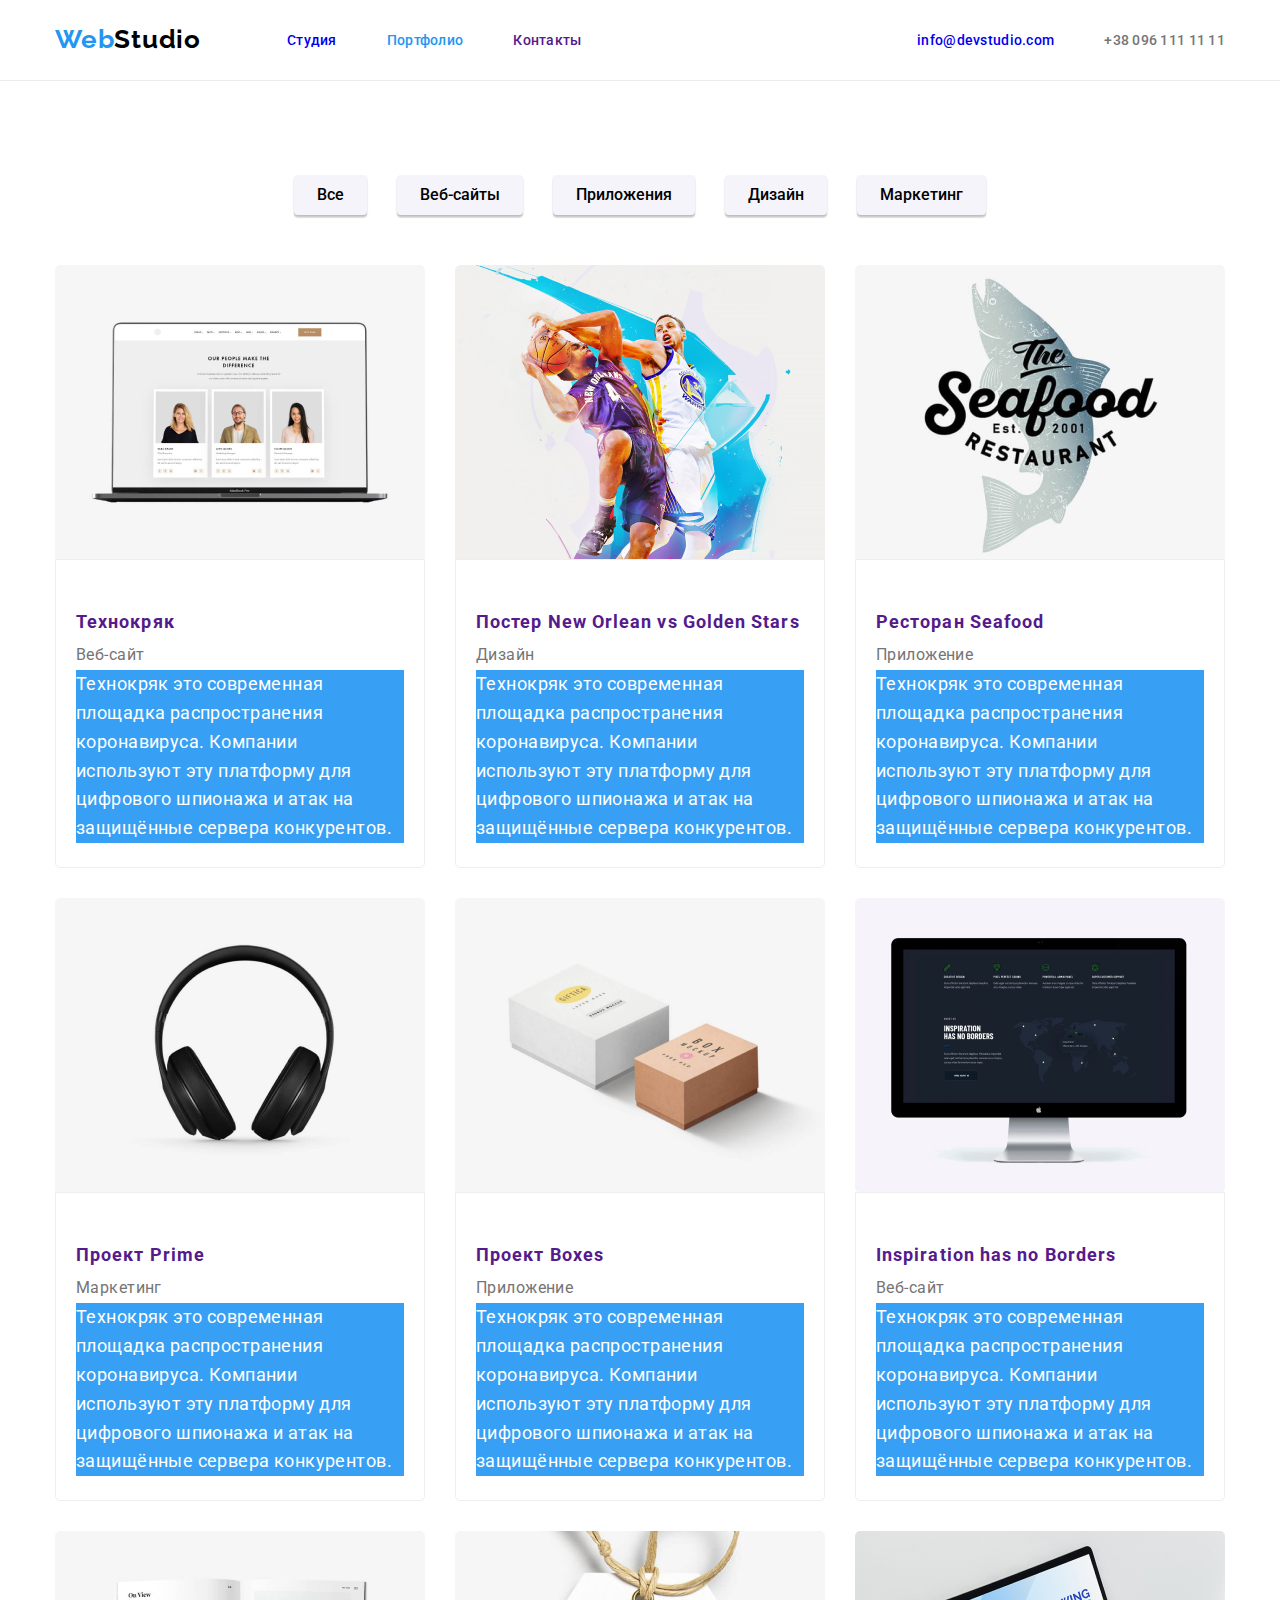
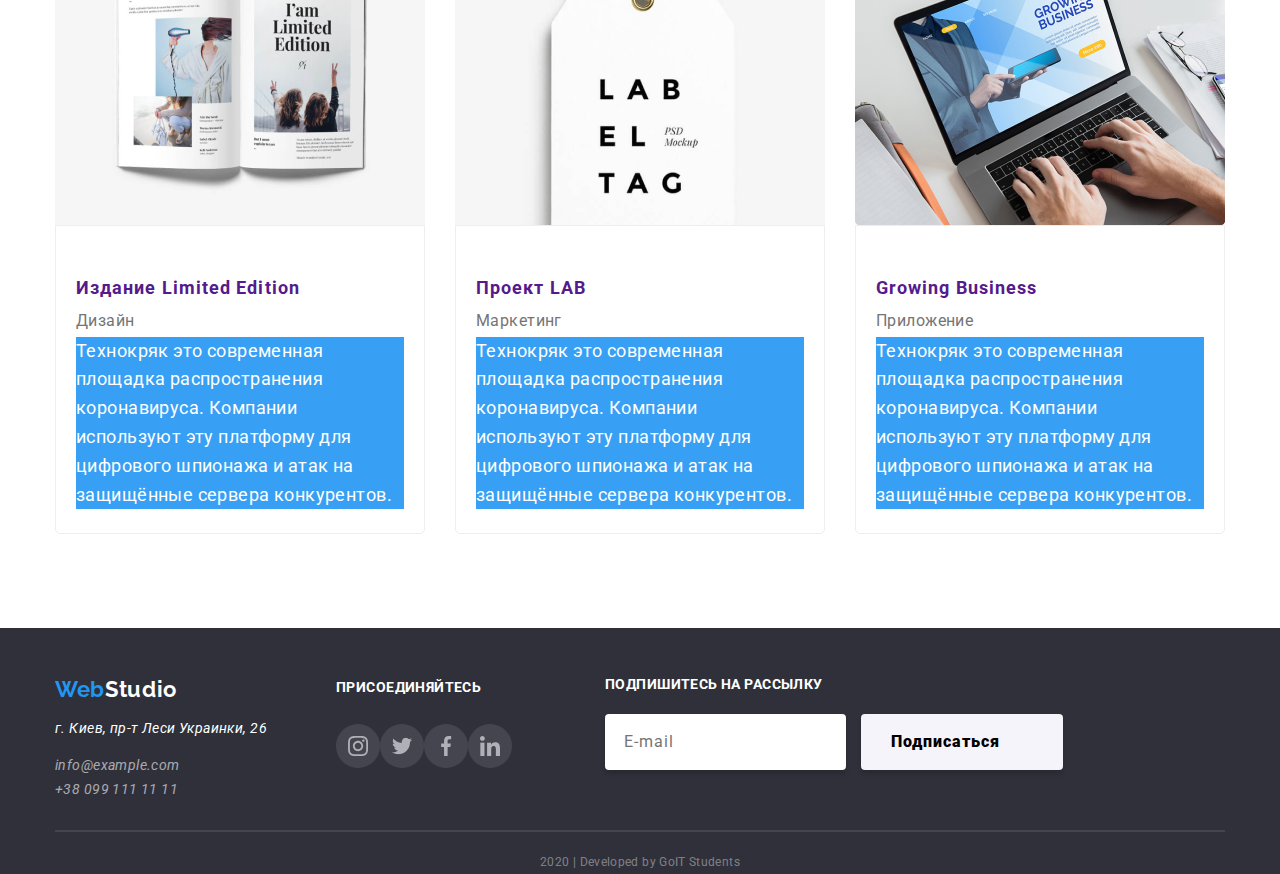
==== commit 298a53dd: "+html" ====
--- a/portfolio.html
+++ b/portfolio.html
@@ -40,84 +40,102 @@
             <ul class="services" >
                 <li class="item-services">
                     <a href="" class="list-services">
-                    <img src="./img/tehno.jpg" alt="leptop" width="380" height="294">
-                    <h2>Технокряк</h2>
-                    <p class="list-text">Веб-сайт</p>
-                    <p class="kontent">Технокряк это современная площадка распространения коронавируса.
-                        Компании используют эту платформу для цифрового шпионажа и атак на защищённые сервера конкурентов.
-                    </p></a>
+                    <img src="./img/tehno.jpg" alt="leptop" width="370" height="294">
+                    <div class="bloc">
+                        <h2>Технокряк</h2>
+                        <p class="list-text">Веб-сайт</p>
+                        <p class="kontent">Технокряк это современная площадка распространения коронавируса.
+                            Компании используют эту платформу для цифрового шпионажа и атак на защищённые сервера конкурентов.</p></a>
+                    </div>
+
                 </li>
                 <li class="item-services">
                     <a href="" class="list-services">
-                    <img src="./img/orlean.jpg" alt="poster new Orlean" width="380" height="294">
-                    <h2>Постер New Orlean vs Golden Stars</h2>
-                    <p class="list-text">Дизайн</p>
-                    <p class="kontent">Технокряк это современная площадка распространения коронавируса.
-                        Компании используют эту платформу для цифрового шпионажа и атак на защищённые сервера конкурентов.
-                    </p></a>
+                    <img src="./img/orlean.jpg" alt="poster new Orlean" width="370" height="294">
+                    <div class="bloc">
+                        <h2>Постер New Orlean vs Golden Stars</h2>
+                        <p class="list-text">Дизайн</p>
+                        <p class="kontent">Технокряк это современная площадка распространения коронавируса.
+                        Компании используют эту платформу для цифрового шпионажа и атак на защищённые сервера конкурентов.</p></a>
+                    </div>
+
                 </li>
                 <li class="item-services">
                     <a href="" class="list-services">
-                    <img src="./img/seafood.jpg" alt="Seafood" width="380" height="294">
-                    <h2>Ресторан Seafood</h2>
-                    <p class="list-text">Приложение</p>
-                    <p class="kontent">Технокряк это современная площадка распространения коронавируса.
-                        Компании используют эту платформу для цифрового шпионажа и атак на защищённые сервера конкурентов.
-                    </p></a>
+                    <img src="./img/seafood.jpg" alt="Seafood" width="370" height="294">
+                    <div class="bloc">
+                        <h2>Ресторан Seafood</h2>
+                        <p class="list-text">Приложение</p>
+                        <p class="kontent">Технокряк это современная площадка распространения коронавируса.
+                            Компании используют эту платформу для цифрового шпионажа и атак на защищённые сервера конкурентов.</p></a>
+                    </div>
+
                 </li>
                 <li class="item-services">
                     <a href="" class="list-services">
-                    <img src="./img/prime.jpg" alt="headphone" width="380" height="294">
-                    <h2>Проект Prime</h2>
-                    <p class="list-text">Маркетинг</p>
-                    <p class="kontent">Технокряк это современная площадка распространения коронавируса.
-                        Компании используют эту платформу для цифрового шпионажа и атак на защищённые сервера конкурентов.
-                    </p></a>
+                    <img src="./img/prime.jpg" alt="headphone" width="370" height="294">
+                    <div class="bloc">
+                        <h2>Проект Prime</h2>
+                        <p class="list-text">Маркетинг</p>
+                        <p class="kontent">Технокряк это современная площадка распространения коронавируса.
+                            Компании используют эту платформу для цифрового шпионажа и атак на защищённые сервера конкурентов.</p></a>
+                    </div>
+
                 </li>
                 <li class="item-services">
                     <a href="" class="list-services">
-                    <img src="./img/boxes.jpg" alt="boxes" width="380" height="294">
-                    <h2>Проект Boxes</h2>
-                    <p class="list-text">Приложение</p>
-                    <p class="kontent">Технокряк это современная площадка распространения коронавируса.
-                        Компании используют эту платформу для цифрового шпионажа и атак на защищённые сервера конкурентов.
-                    </p></a>
+                    <img src="./img/boxes.jpg" alt="boxes" width="370" height="294">
+                    <div class="bloc">
+                        <h2>Проект Boxes</h2>
+                        <p class="list-text">Приложение</p>
+                        <p class="kontent">Технокряк это современная площадка распространения коронавируса.
+                            Компании используют эту платформу для цифрового шпионажа и атак на защищённые сервера конкурентов.</p></a>
+                    </div>
+
                 </li>
                 <li class="item-services">
                     <a href="" class="list-services">
-                    <img src="./img/screen.jpg" alt="screen" width="380" height="294">
-                    <h2>Inspiration has no Borders</h2>
-                    <p class="list-text">Веб-сайт</p>
-                    <p class="kontent">Технокряк это современная площадка распространения коронавируса.
-                        Компании используют эту платформу для цифрового шпионажа и атак на защищённые сервера конкурентов.
-                    </p></a>
+                    <img src="./img/screen.jpg" alt="screen" width="370" height="294">
+                    <div class="bloc">
+                        <h2>Inspiration has no Borders</h2>
+                        <p class="list-text">Веб-сайт</p>
+                        <p class="kontent">Технокряк это современная площадка распространения коронавируса.
+                            Компании используют эту платформу для цифрового шпионажа и атак на защищённые сервера конкурентов.</p></a>
+                    </div>
+
                 </li>
                 <li class="item-services">
                     <a href="" class="list-services">
-                    <img src="./img/book.jpg" alt="book" width="380" height="294">
-                    <h2>Издание Limited Edition</h2>
-                    <p class="list-text">Дизайн</p>
-                    <p class="kontent">Технокряк это современная площадка распространения коронавируса.
-                        Компании используют эту платформу для цифрового шпионажа и атак на защищённые сервера конкурентов.
-                    </p></a>
+                    <img src="./img/book.jpg" alt="book" width="370" height="294">
+                    <div class="bloc">
+                        <h2>Издание Limited Edition</h2>
+                        <p class="list-text">Дизайн</p>
+                        <p class="kontent">Технокряк это современная площадка распространения коронавируса.
+                            Компании используют эту платформу для цифрового шпионажа и атак на защищённые сервера конкурентов.</p></a>
+                    </div>
+
                 </li>
                 <li class="item-services">
                     <a href="" class="list-services">
-                    <img src="./img/price.jpg" alt="price" width="380" height="294">
-                    <h2>Проект LAB</h2>
-                    <p class="list-text">Маркетинг</p>
-                    <p class="kontent">Технокряк это современная площадка распространения коронавируса.
-                        Компании используют эту платформу для цифрового шпионажа и атак на защищённые сервера конкурентов.
-                    </p></a>
+                    <img src="./img/price.jpg" alt="price" width="370" height="294">
+                    <div class="bloc">
+                        <h2>Проект LAB</h2>
+                        <p class="list-text">Маркетинг</p>
+                        <p class="kontent">Технокряк это современная площадка распространения коронавируса.
+                            Компании используют эту платформу для цифрового шпионажа и атак на защищённые сервера конкурентов.</p></a>
+                    </div>
+
                 </li>
                 <li class="item-services">
                     <a href="" class="list-services">
-                    <img src="./img/leptop.jpg" alt="leptop" width="380" height="294">
-                    <h2>Growing Business</h2>
-                    <p class="list-text">Приложение</p>
-                    <p class="kontent">Технокряк это современная площадка распространения коронавируса.
-                        Компании используют эту платформу для цифрового шпионажа и атак на защищённые сервера конкурентов.
-                    </p></a>
+                    <img src="./img/leptop.jpg" alt="leptop" width="370" height="294">
+                    <div class="bloc">
+                        <h2>Growing Business</h2>
+                        <p class="list-text">Приложение</p>
+                        <p class="kontent">Технокряк это современная площадка распространения коронавируса.
+                            Компании используют эту платформу для цифрового шпионажа и атак на защищённые сервера конкурентов.</p></a>
+                    </div>
+
                 </li>
             </ul>
 
--- a/css/commnon.css
+++ b/css/commnon.css
@@ -23,6 +23,12 @@
 /*  font-family: 'Raleway', sans-serif;
     font-family: 'Roboto', sans-serif; */
     /* <!-- Навігація --> */
+img {
+    display: block;
+    max-width: 100%;
+    
+}
+
 .header-logo {
     text-decoration: none;
     padding-top: 24px;
@@ -34,6 +40,9 @@
     line-height: 1.2;
     letter-spacing: 0.03em;
 
+}
+header {
+    border-bottom: 1px solid #ECECEC;
 }
 .site-nav .logo {
     color: var(--accent-color);
@@ -52,14 +61,16 @@
     margin-right: auto;
     padding-left: 15px;
     padding-right: 15px;
-    width: 1230px;
-    outline: 2px solid blue;
+    width: 1200px;
+    /* outline: 2px solid blue; */
 }
 .position {
     text-align: center;
     margin-left: auto;
     margin-right: auto;
     padding-bottom: 94px;
+    padding-top: 94px;
+    /* outline: 1px solid red; */
 }
 
 .link {
@@ -183,7 +194,7 @@
 }
 
 .footer-nav .join {
-    margin-left: 179px;
+    margin-left: 69px;
     margin-bottom: 0px;
 }
 .social {
@@ -250,7 +261,7 @@
 }
 
 .footer .sign {
-    margin-left: 104px;
+    margin-left: 93px;
 }
 .title {
     font-weight: 700;
--- a/css/portfolio.css
+++ b/css/portfolio.css
@@ -1,3 +1,5 @@
+
+
 
 body {
     background: #FFFFFF;
@@ -7,7 +9,9 @@
     font-size: 14px;
     line-height: 1.7;
     letter-spacing: 0.03em;
+
 }
+/* overflow: hidden; */
 
 .button {
     background:  #F5F4FA;
@@ -39,7 +43,7 @@
     padding-left: 0px;
 }
 .item-services {
-    width: 380px;
+    width: 370px;
     margin: 15px;
 }
 .services :nth-last-child(-n +3){
@@ -76,6 +80,17 @@
     margin-top: 20px;
     margin-bottom: 4px;
 }
+.item-services img {
+    border-radius: 5px 5px 0px 0px;
+    overflow: hidden;
+
+}
+.bloc {
+    border: 1px solid #EEEEEE;
+    border-radius: 0px 0px 5px 5px;
+    overflow: hidden;
+    padding: 24px 20px;
+}
 .list-services .kontent {
     font-size: 18px;
     line-height: 1.6;
